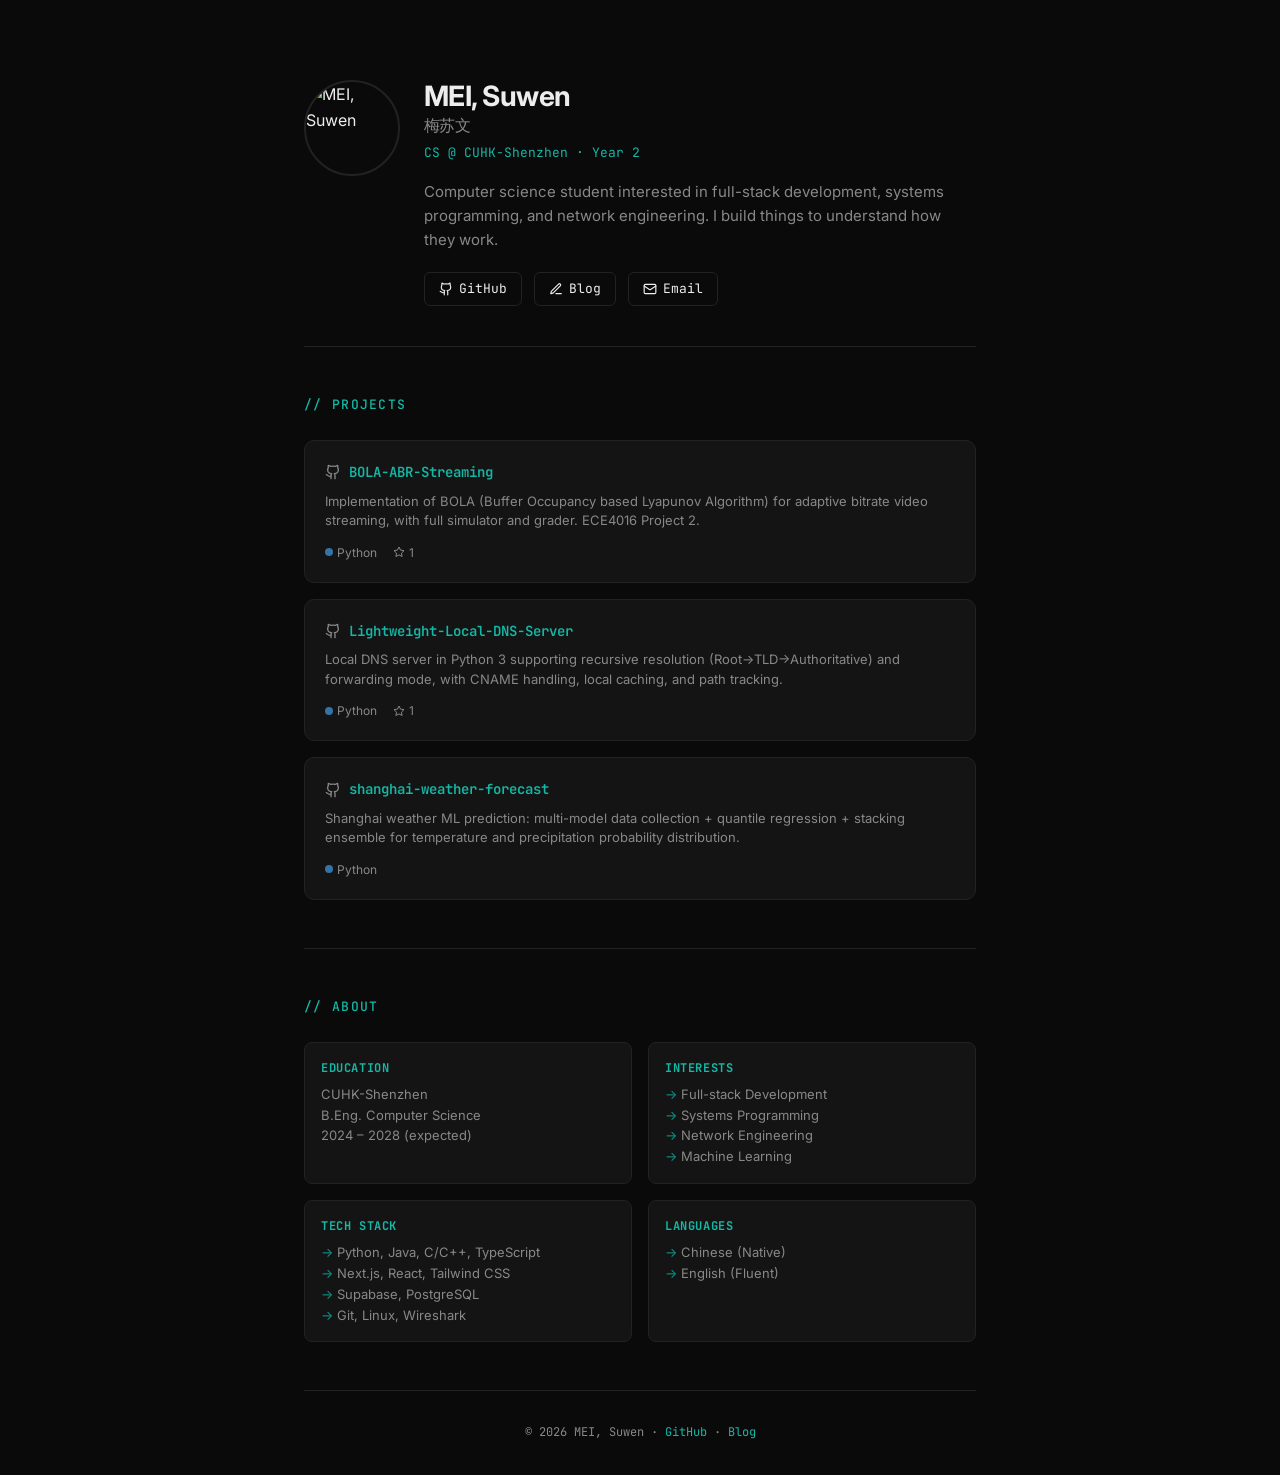
==== index.html @ 2bf05262 "Initial personal homepage" ====
<!DOCTYPE html>
<html lang="en">
<head>
  <meta charset="UTF-8">
  <meta name="viewport" content="width=device-width, initial-scale=1.0">
  <title>MEI, Suwen — CS Student & Developer</title>
  <meta name="description" content="Personal homepage of MEI, Suwen (梅苏文). Computer Science student at CUHK-Shenzhen. Full-stack development, systems programming, and open source.">
  <meta property="og:title" content="MEI, Suwen — CS Student & Developer">
  <meta property="og:description" content="Computer Science student at CUHK-Shenzhen. Full-stack development, systems programming, and open source.">
  <meta property="og:type" content="website">
  <meta property="og:url" content="https://suwen02.github.io">
  <meta property="og:image" content="https://avatars.githubusercontent.com/u/179256519?v=4">
  <link rel="icon" href="data:image/svg+xml,<svg xmlns='http://www.w3.org/2000/svg' viewBox='0 0 28 28'><rect width='28' height='28' rx='6' fill='%2314b8a6'/><text x='14' y='20' text-anchor='middle' font-size='16' font-weight='bold' fill='white' font-family='monospace'>S</text></svg>">
  <link rel="preconnect" href="https://fonts.googleapis.com">
  <link rel="preconnect" href="https://fonts.gstatic.com" crossorigin>
  <link href="https://fonts.googleapis.com/css2?family=Inter:wght@400;500;600;700&family=JetBrains+Mono:wght@400;500&display=swap" rel="stylesheet">
  <style>
    *, *::before, *::after { margin: 0; padding: 0; box-sizing: border-box; }

    :root {
      --bg: #0a0a0a;
      --surface: #141414;
      --border: #222;
      --text: #ededed;
      --muted: #888;
      --accent: #14b8a6;
      --accent-dim: #0d9488;
      --font-body: 'Inter', system-ui, -apple-system, sans-serif;
      --font-mono: 'JetBrains Mono', 'Fira Code', monospace;
    }

    html { scroll-behavior: smooth; }

    body {
      background: var(--bg);
      color: var(--text);
      font-family: var(--font-body);
      line-height: 1.6;
      min-height: 100vh;
      -webkit-font-smoothing: antialiased;
    }

    a { color: var(--accent); text-decoration: none; transition: opacity 0.15s; }
    a:hover { opacity: 0.8; }

    .container { max-width: 720px; margin: 0 auto; padding: 0 24px; }

    /* Header */
    header {
      padding: 80px 0 40px;
    }

    .profile { display: flex; align-items: flex-start; gap: 24px; }

    .avatar {
      width: 96px;
      height: 96px;
      border-radius: 50%;
      border: 2px solid var(--border);
      object-fit: cover;
      flex-shrink: 0;
    }

    .intro h1 {
      font-size: 1.75rem;
      font-weight: 700;
      letter-spacing: -0.02em;
      line-height: 1.2;
    }

    .intro h1 span {
      display: block;
      font-size: 1rem;
      font-weight: 400;
      color: var(--muted);
      margin-top: 2px;
    }

    .tagline {
      font-family: var(--font-mono);
      font-size: 0.8125rem;
      color: var(--accent);
      margin-top: 8px;
    }

    .bio {
      color: var(--muted);
      font-size: 0.9375rem;
      margin-top: 16px;
      max-width: 520px;
    }

    /* Links row */
    .links {
      display: flex;
      flex-wrap: wrap;
      gap: 12px;
      margin-top: 20px;
    }

    .link-btn {
      display: inline-flex;
      align-items: center;
      gap: 6px;
      padding: 6px 14px;
      border: 1px solid var(--border);
      border-radius: 6px;
      font-size: 0.8125rem;
      font-family: var(--font-mono);
      color: var(--text);
      transition: border-color 0.15s, color 0.15s;
    }

    .link-btn:hover {
      border-color: var(--accent);
      color: var(--accent);
      opacity: 1;
    }

    .link-btn svg { width: 14px; height: 14px; }

    /* Sections */
    section {
      padding: 48px 0;
      border-top: 1px solid var(--border);
    }

    section h2 {
      font-family: var(--font-mono);
      font-size: 0.8125rem;
      font-weight: 500;
      color: var(--accent);
      text-transform: uppercase;
      letter-spacing: 0.1em;
      margin-bottom: 24px;
    }

    /* Project cards */
    .projects { display: flex; flex-direction: column; gap: 16px; }

    .project-card {
      display: block;
      padding: 20px;
      border: 1px solid var(--border);
      border-radius: 10px;
      background: var(--surface);
      transition: border-color 0.2s, transform 0.2s;
    }

    .project-card:hover {
      border-color: var(--accent-dim);
      transform: translateY(-2px);
      opacity: 1;
    }

    .project-header {
      display: flex;
      align-items: center;
      gap: 8px;
      margin-bottom: 8px;
    }

    .project-header svg { color: var(--muted); width: 16px; height: 16px; flex-shrink: 0; }

    .project-name {
      font-family: var(--font-mono);
      font-size: 0.875rem;
      font-weight: 600;
      color: var(--accent);
    }

    .project-desc {
      font-size: 0.8125rem;
      color: var(--muted);
      line-height: 1.5;
      margin-bottom: 12px;
    }

    .project-meta {
      display: flex;
      align-items: center;
      gap: 16px;
      font-size: 0.75rem;
      color: var(--muted);
    }

    .project-meta span {
      display: inline-flex;
      align-items: center;
      gap: 4px;
    }

    .lang-dot {
      width: 8px;
      height: 8px;
      border-radius: 50%;
      display: inline-block;
    }

    .star-icon { width: 12px; height: 12px; }

    /* About section */
    .about-grid {
      display: grid;
      grid-template-columns: 1fr 1fr;
      gap: 16px;
    }

    .about-card {
      padding: 16px;
      border: 1px solid var(--border);
      border-radius: 8px;
      background: var(--surface);
    }

    .about-card h3 {
      font-family: var(--font-mono);
      font-size: 0.75rem;
      color: var(--accent);
      margin-bottom: 6px;
      text-transform: uppercase;
      letter-spacing: 0.05em;
    }

    .about-card p, .about-card ul {
      font-size: 0.8125rem;
      color: var(--muted);
      line-height: 1.6;
    }

    .about-card ul { list-style: none; }
    .about-card ul li::before { content: "→ "; color: var(--accent-dim); }

    /* Footer */
    footer {
      padding: 32px 0;
      border-top: 1px solid var(--border);
      text-align: center;
      font-family: var(--font-mono);
      font-size: 0.75rem;
      color: var(--muted);
    }

    /* Mobile */
    @media (max-width: 600px) {
      header { padding: 48px 0 32px; }
      .profile { flex-direction: column; align-items: center; text-align: center; }
      .avatar { width: 80px; height: 80px; }
      .bio { max-width: 100%; }
      .links { justify-content: center; }
      .about-grid { grid-template-columns: 1fr; }
    }
  </style>
</head>
<body>
  <div class="container">
    <header>
      <div class="profile">
        <img
          src="https://avatars.githubusercontent.com/u/179256519?v=4"
          alt="MEI, Suwen"
          class="avatar"
        >
        <div class="intro">
          <h1>
            MEI, Suwen
            <span>梅苏文</span>
          </h1>
          <p class="tagline">CS @ CUHK-Shenzhen · Year 2</p>
          <p class="bio">
            Computer science student interested in full-stack development, systems programming, and network engineering. I build things to understand how they work.
          </p>
          <div class="links">
            <a href="https://github.com/suwen02" target="_blank" rel="noopener" class="link-btn">
              <svg viewBox="0 0 24 24" fill="none" stroke="currentColor" stroke-width="2" stroke-linecap="round" stroke-linejoin="round">
                <path d="M15 22v-4a4.8 4.8 0 0 0-1-3.5c3 0 6-2 6-5.5.08-1.25-.27-2.48-1-3.5.28-1.15.28-2.35 0-3.5 0 0-1 0-3 1.5-2.64-.5-5.36-.5-8 0C6 2 5 2 5 2c-.3 1.15-.3 2.35 0 3.5A5.403 5.403 0 0 0 4 9c0 3.5 3 5.5 6 5.5-.39.49-.68 1.05-.85 1.65-.17.6-.22 1.23-.15 1.85v4"/>
                <path d="M9 18c-4.51 2-5-2-7-2"/>
              </svg>
              GitHub
            </a>
            <a href="https://suwen-blog.vercel.app" target="_blank" rel="noopener" class="link-btn">
              <svg viewBox="0 0 24 24" fill="none" stroke="currentColor" stroke-width="2" stroke-linecap="round" stroke-linejoin="round">
                <path d="M12 20h9"/><path d="M16.376 3.622a1 1 0 0 1 3.002 3.002L7.368 18.635a2 2 0 0 1-.855.506l-2.872.838a.5.5 0 0 1-.62-.62l.838-2.872a2 2 0 0 1 .506-.854z"/>
              </svg>
              Blog
            </a>
            <a href="mailto:mei.suwen02@gmail.com" class="link-btn">
              <svg viewBox="0 0 24 24" fill="none" stroke="currentColor" stroke-width="2" stroke-linecap="round" stroke-linejoin="round">
                <rect width="20" height="16" x="2" y="4" rx="2"/><path d="m22 7-8.97 5.7a1.94 1.94 0 0 1-2.06 0L2 7"/>
              </svg>
              Email
            </a>
          </div>
        </div>
      </div>
    </header>

    <section>
      <h2>// Projects</h2>
      <div class="projects">
        <a href="https://github.com/suwen02/BOLA-ABR-Streaming" target="_blank" rel="noopener" class="project-card">
          <div class="project-header">
            <svg viewBox="0 0 24 24" fill="none" stroke="currentColor" stroke-width="2" stroke-linecap="round" stroke-linejoin="round">
              <path d="M15 22v-4a4.8 4.8 0 0 0-1-3.5c3 0 6-2 6-5.5.08-1.25-.27-2.48-1-3.5.28-1.15.28-2.35 0-3.5 0 0-1 0-3 1.5-2.64-.5-5.36-.5-8 0C6 2 5 2 5 2c-.3 1.15-.3 2.35 0 3.5A5.403 5.403 0 0 0 4 9c0 3.5 3 5.5 6 5.5-.39.49-.68 1.05-.85 1.65-.17.6-.22 1.23-.15 1.85v4"/>
              <path d="M9 18c-4.51 2-5-2-7-2"/>
            </svg>
            <span class="project-name">BOLA-ABR-Streaming</span>
          </div>
          <p class="project-desc">
            Implementation of BOLA (Buffer Occupancy based Lyapunov Algorithm) for adaptive bitrate video streaming, with full simulator and grader. ECE4016 Project 2.
          </p>
          <div class="project-meta">
            <span><span class="lang-dot" style="background:#3572A5"></span> Python</span>
            <span><svg class="star-icon" viewBox="0 0 24 24" fill="none" stroke="currentColor" stroke-width="2"><polygon points="12 2 15.09 8.26 22 9.27 17 14.14 18.18 21.02 12 17.77 5.82 21.02 7 14.14 2 9.27 8.91 8.26 12 2"/></svg> 1</span>
          </div>
        </a>

        <a href="https://github.com/suwen02/Lightweight-Local-DNS-Server" target="_blank" rel="noopener" class="project-card">
          <div class="project-header">
            <svg viewBox="0 0 24 24" fill="none" stroke="currentColor" stroke-width="2" stroke-linecap="round" stroke-linejoin="round">
              <path d="M15 22v-4a4.8 4.8 0 0 0-1-3.5c3 0 6-2 6-5.5.08-1.25-.27-2.48-1-3.5.28-1.15.28-2.35 0-3.5 0 0-1 0-3 1.5-2.64-.5-5.36-.5-8 0C6 2 5 2 5 2c-.3 1.15-.3 2.35 0 3.5A5.403 5.403 0 0 0 4 9c0 3.5 3 5.5 6 5.5-.39.49-.68 1.05-.85 1.65-.17.6-.22 1.23-.15 1.85v4"/>
              <path d="M9 18c-4.51 2-5-2-7-2"/>
            </svg>
            <span class="project-name">Lightweight-Local-DNS-Server</span>
          </div>
          <p class="project-desc">
            Local DNS server in Python 3 supporting recursive resolution (Root→TLD→Authoritative) and forwarding mode, with CNAME handling, local caching, and path tracking.
          </p>
          <div class="project-meta">
            <span><span class="lang-dot" style="background:#3572A5"></span> Python</span>
            <span><svg class="star-icon" viewBox="0 0 24 24" fill="none" stroke="currentColor" stroke-width="2"><polygon points="12 2 15.09 8.26 22 9.27 17 14.14 18.18 21.02 12 17.77 5.82 21.02 7 14.14 2 9.27 8.91 8.26 12 2"/></svg> 1</span>
          </div>
        </a>

        <a href="https://github.com/suwen02/shanghai-weather-forecast" target="_blank" rel="noopener" class="project-card">
          <div class="project-header">
            <svg viewBox="0 0 24 24" fill="none" stroke="currentColor" stroke-width="2" stroke-linecap="round" stroke-linejoin="round">
              <path d="M15 22v-4a4.8 4.8 0 0 0-1-3.5c3 0 6-2 6-5.5.08-1.25-.27-2.48-1-3.5.28-1.15.28-2.35 0-3.5 0 0-1 0-3 1.5-2.64-.5-5.36-.5-8 0C6 2 5 2 5 2c-.3 1.15-.3 2.35 0 3.5A5.403 5.403 0 0 0 4 9c0 3.5 3 5.5 6 5.5-.39.49-.68 1.05-.85 1.65-.17.6-.22 1.23-.15 1.85v4"/>
              <path d="M9 18c-4.51 2-5-2-7-2"/>
            </svg>
            <span class="project-name">shanghai-weather-forecast</span>
          </div>
          <p class="project-desc">
            Shanghai weather ML prediction: multi-model data collection + quantile regression + stacking ensemble for temperature and precipitation probability distribution.
          </p>
          <div class="project-meta">
            <span><span class="lang-dot" style="background:#3572A5"></span> Python</span>
          </div>
        </a>
      </div>
    </section>

    <section>
      <h2>// About</h2>
      <div class="about-grid">
        <div class="about-card">
          <h3>Education</h3>
          <p>CUHK-Shenzhen<br>B.Eng. Computer Science<br>2024 – 2028 (expected)</p>
        </div>
        <div class="about-card">
          <h3>Interests</h3>
          <ul>
            <li>Full-stack Development</li>
            <li>Systems Programming</li>
            <li>Network Engineering</li>
            <li>Machine Learning</li>
          </ul>
        </div>
        <div class="about-card">
          <h3>Tech Stack</h3>
          <ul>
            <li>Python, Java, C/C++, TypeScript</li>
            <li>Next.js, React, Tailwind CSS</li>
            <li>Supabase, PostgreSQL</li>
            <li>Git, Linux, Wireshark</li>
          </ul>
        </div>
        <div class="about-card">
          <h3>Languages</h3>
          <ul>
            <li>Chinese (Native)</li>
            <li>English (Fluent)</li>
          </ul>
        </div>
      </div>
    </section>

    <footer>
      <p>© 2026 MEI, Suwen · <a href="https://github.com/suwen02">GitHub</a> · <a href="https://suwen-blog.vercel.app">Blog</a></p>
    </footer>
  </div>
</body>
</html>
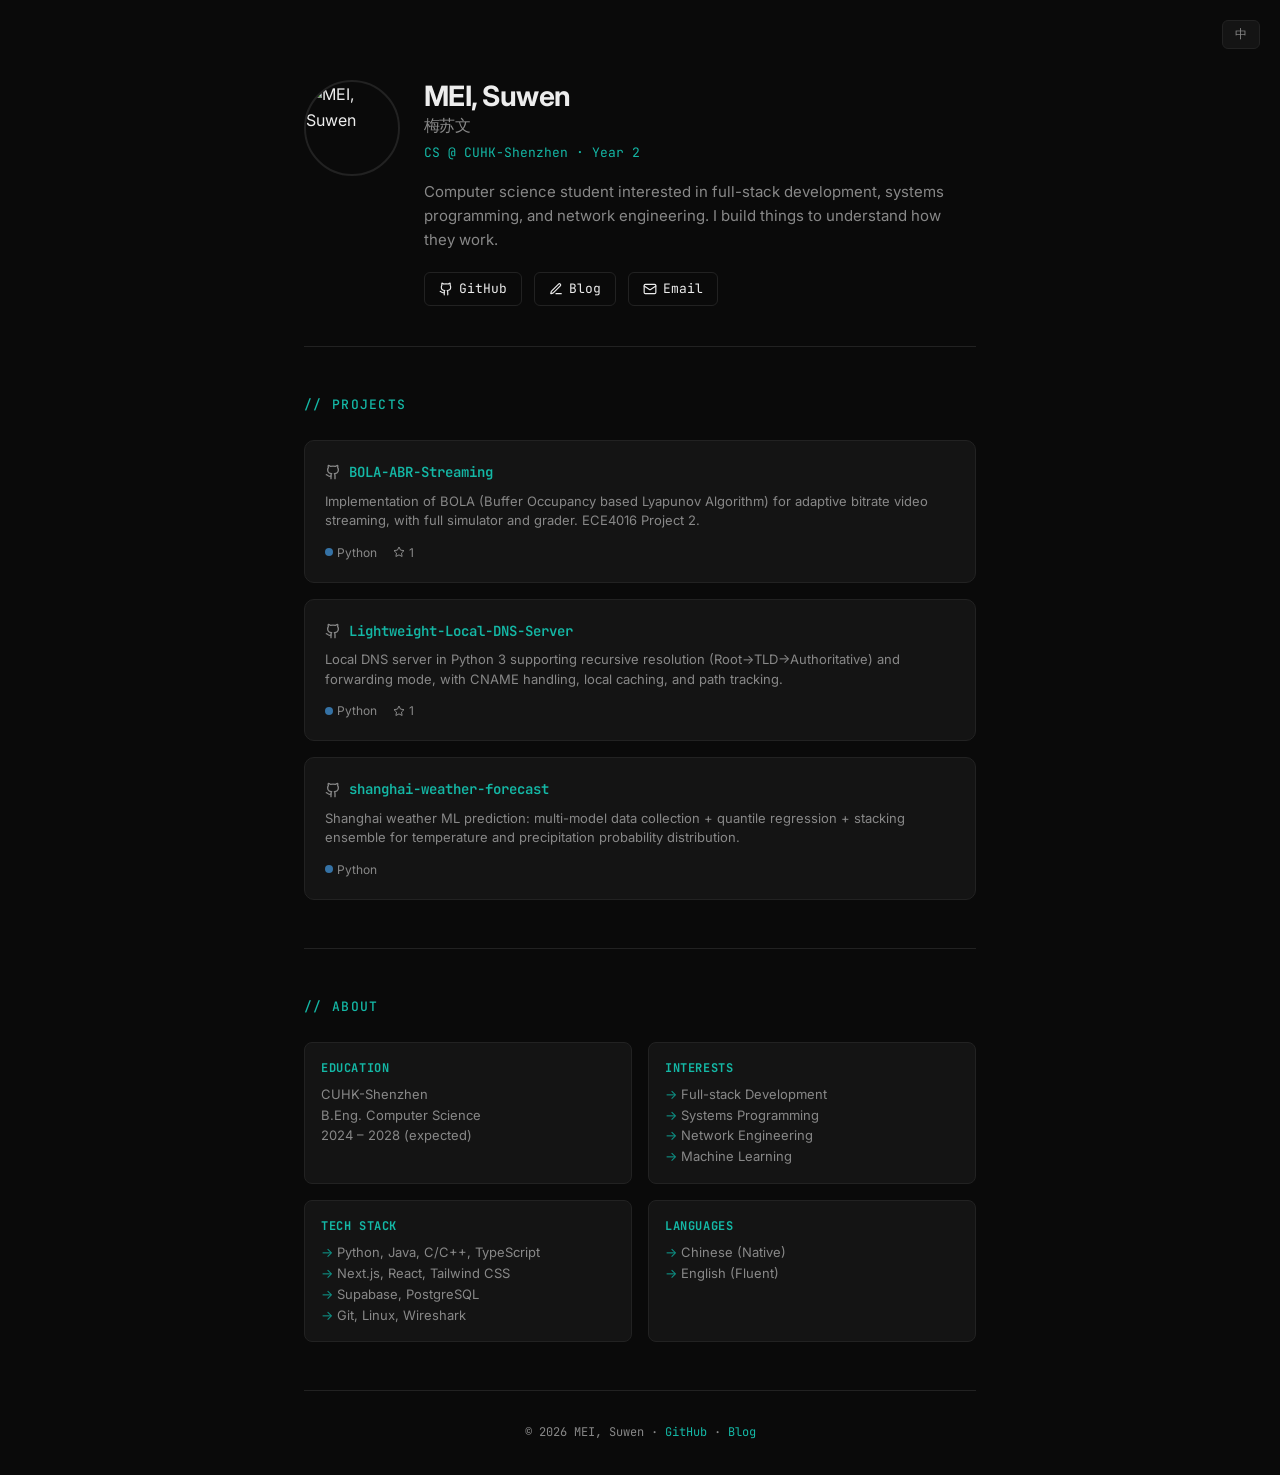
==== commit 2652d17c: "feat: add Chinese/English language switcher" ====
--- a/index.html
+++ b/index.html
@@ -1,10 +1,10 @@
 <!DOCTYPE html>
-<html lang="en">
+<html lang="zh">
 <head>
   <meta charset="UTF-8">
   <meta name="viewport" content="width=device-width, initial-scale=1.0">
   <title>MEI, Suwen — CS Student & Developer</title>
-  <meta name="description" content="Personal homepage of MEI, Suwen (梅苏文). Computer Science student at CUHK-Shenzhen. Full-stack development, systems programming, and open source.">
+  <meta name="description" content="Personal homepage of MEI, Suwen (梅苏文). Computer Science student at CUHK-Shenzhen.">
   <meta property="og:title" content="MEI, Suwen — CS Student & Developer">
   <meta property="og:description" content="Computer Science student at CUHK-Shenzhen. Full-stack development, systems programming, and open source.">
   <meta property="og:type" content="website">
@@ -45,16 +45,41 @@
 
     .container { max-width: 720px; margin: 0 auto; padding: 0 24px; }
 
+    /* Language switcher */
+    .lang-switch {
+      position: fixed;
+      top: 20px;
+      right: 20px;
+      z-index: 50;
+    }
+
+    .lang-btn {
+      background: var(--surface);
+      border: 1px solid var(--border);
+      color: var(--muted);
+      font-family: var(--font-mono);
+      font-size: 0.75rem;
+      padding: 5px 12px;
+      border-radius: 6px;
+      cursor: pointer;
+      transition: border-color 0.15s, color 0.15s;
+    }
+
+    .lang-btn:hover { border-color: var(--accent); color: var(--accent); }
+
+    /* i18n: hide inactive language */
+    [data-lang-en] { display: none; }
+    [data-lang-zh] { display: revert; }
+    html[lang="en"] [data-lang-zh] { display: none; }
+    html[lang="en"] [data-lang-en] { display: revert; }
+
     /* Header */
-    header {
-      padding: 80px 0 40px;
-    }
+    header { padding: 80px 0 40px; }
 
     .profile { display: flex; align-items: flex-start; gap: 24px; }
 
     .avatar {
-      width: 96px;
-      height: 96px;
+      width: 96px; height: 96px;
       border-radius: 50%;
       border: 2px solid var(--border);
       object-fit: cover;
@@ -111,12 +136,7 @@
       transition: border-color 0.15s, color 0.15s;
     }
 
-    .link-btn:hover {
-      border-color: var(--accent);
-      color: var(--accent);
-      opacity: 1;
-    }
-
+    .link-btn:hover { border-color: var(--accent); color: var(--accent); opacity: 1; }
     .link-btn svg { width: 14px; height: 14px; }
 
     /* Sections */
@@ -147,19 +167,9 @@
       transition: border-color 0.2s, transform 0.2s;
     }
 
-    .project-card:hover {
-      border-color: var(--accent-dim);
-      transform: translateY(-2px);
-      opacity: 1;
-    }
-
-    .project-header {
-      display: flex;
-      align-items: center;
-      gap: 8px;
-      margin-bottom: 8px;
-    }
-
+    .project-card:hover { border-color: var(--accent-dim); transform: translateY(-2px); opacity: 1; }
+
+    .project-header { display: flex; align-items: center; gap: 8px; margin-bottom: 8px; }
     .project-header svg { color: var(--muted); width: 16px; height: 16px; flex-shrink: 0; }
 
     .project-name {
@@ -184,19 +194,8 @@
       color: var(--muted);
     }
 
-    .project-meta span {
-      display: inline-flex;
-      align-items: center;
-      gap: 4px;
-    }
-
-    .lang-dot {
-      width: 8px;
-      height: 8px;
-      border-radius: 50%;
-      display: inline-block;
-    }
-
+    .project-meta span { display: inline-flex; align-items: center; gap: 4px; }
+    .lang-dot { width: 8px; height: 8px; border-radius: 50%; display: inline-block; }
     .star-icon { width: 12px; height: 12px; }
 
     /* About section */
@@ -249,46 +248,47 @@
       .bio { max-width: 100%; }
       .links { justify-content: center; }
       .about-grid { grid-template-columns: 1fr; }
+      .lang-switch { top: 12px; right: 12px; }
     }
   </style>
 </head>
 <body>
+  <!-- Language switcher -->
+  <div class="lang-switch">
+    <button class="lang-btn" onclick="toggleLang()" id="langBtn">EN</button>
+  </div>
+
   <div class="container">
     <header>
       <div class="profile">
-        <img
-          src="https://avatars.githubusercontent.com/u/179256519?v=4"
-          alt="MEI, Suwen"
-          class="avatar"
-        >
+        <img src="https://avatars.githubusercontent.com/u/179256519?v=4" alt="MEI, Suwen" class="avatar">
         <div class="intro">
           <h1>
             MEI, Suwen
             <span>梅苏文</span>
           </h1>
-          <p class="tagline">CS @ CUHK-Shenzhen · Year 2</p>
-          <p class="bio">
+          <p class="tagline" data-lang-zh>香港中文大学（深圳）· 计算机科学与工程 · 大二</p>
+          <p class="tagline" data-lang-en>CS @ CUHK-Shenzhen · Year 2</p>
+
+          <p class="bio" data-lang-zh>
+            热爱技术的计算机科学学生，对全栈开发、系统编程和网络工程充满热情。我通过动手构建来理解事物的运作方式。
+          </p>
+          <p class="bio" data-lang-en>
             Computer science student interested in full-stack development, systems programming, and network engineering. I build things to understand how they work.
           </p>
+
           <div class="links">
             <a href="https://github.com/suwen02" target="_blank" rel="noopener" class="link-btn">
-              <svg viewBox="0 0 24 24" fill="none" stroke="currentColor" stroke-width="2" stroke-linecap="round" stroke-linejoin="round">
-                <path d="M15 22v-4a4.8 4.8 0 0 0-1-3.5c3 0 6-2 6-5.5.08-1.25-.27-2.48-1-3.5.28-1.15.28-2.35 0-3.5 0 0-1 0-3 1.5-2.64-.5-5.36-.5-8 0C6 2 5 2 5 2c-.3 1.15-.3 2.35 0 3.5A5.403 5.403 0 0 0 4 9c0 3.5 3 5.5 6 5.5-.39.49-.68 1.05-.85 1.65-.17.6-.22 1.23-.15 1.85v4"/>
-                <path d="M9 18c-4.51 2-5-2-7-2"/>
-              </svg>
+              <svg viewBox="0 0 24 24" fill="none" stroke="currentColor" stroke-width="2" stroke-linecap="round" stroke-linejoin="round"><path d="M15 22v-4a4.8 4.8 0 0 0-1-3.5c3 0 6-2 6-5.5.08-1.25-.27-2.48-1-3.5.28-1.15.28-2.35 0-3.5 0 0-1 0-3 1.5-2.64-.5-5.36-.5-8 0C6 2 5 2 5 2c-.3 1.15-.3 2.35 0 3.5A5.403 5.403 0 0 0 4 9c0 3.5 3 5.5 6 5.5-.39.49-.68 1.05-.85 1.65-.17.6-.22 1.23-.15 1.85v4"/><path d="M9 18c-4.51 2-5-2-7-2"/></svg>
               GitHub
             </a>
             <a href="https://suwen-blog.vercel.app" target="_blank" rel="noopener" class="link-btn">
-              <svg viewBox="0 0 24 24" fill="none" stroke="currentColor" stroke-width="2" stroke-linecap="round" stroke-linejoin="round">
-                <path d="M12 20h9"/><path d="M16.376 3.622a1 1 0 0 1 3.002 3.002L7.368 18.635a2 2 0 0 1-.855.506l-2.872.838a.5.5 0 0 1-.62-.62l.838-2.872a2 2 0 0 1 .506-.854z"/>
-              </svg>
-              Blog
+              <svg viewBox="0 0 24 24" fill="none" stroke="currentColor" stroke-width="2" stroke-linecap="round" stroke-linejoin="round"><path d="M12 20h9"/><path d="M16.376 3.622a1 1 0 0 1 3.002 3.002L7.368 18.635a2 2 0 0 1-.855.506l-2.872.838a.5.5 0 0 1-.62-.62l.838-2.872a2 2 0 0 1 .506-.854z"/></svg>
+              <span data-lang-zh>博客</span><span data-lang-en>Blog</span>
             </a>
             <a href="mailto:mei.suwen02@gmail.com" class="link-btn">
-              <svg viewBox="0 0 24 24" fill="none" stroke="currentColor" stroke-width="2" stroke-linecap="round" stroke-linejoin="round">
-                <rect width="20" height="16" x="2" y="4" rx="2"/><path d="m22 7-8.97 5.7a1.94 1.94 0 0 1-2.06 0L2 7"/>
-              </svg>
-              Email
+              <svg viewBox="0 0 24 24" fill="none" stroke="currentColor" stroke-width="2" stroke-linecap="round" stroke-linejoin="round"><rect width="20" height="16" x="2" y="4" rx="2"/><path d="m22 7-8.97 5.7a1.94 1.94 0 0 1-2.06 0L2 7"/></svg>
+              <span data-lang-zh>邮箱</span><span data-lang-en>Email</span>
             </a>
           </div>
         </div>
@@ -296,17 +296,19 @@
     </header>
 
     <section>
-      <h2>// Projects</h2>
+      <h2 data-lang-zh>// 项目</h2>
+      <h2 data-lang-en>// Projects</h2>
       <div class="projects">
+
         <a href="https://github.com/suwen02/BOLA-ABR-Streaming" target="_blank" rel="noopener" class="project-card">
           <div class="project-header">
-            <svg viewBox="0 0 24 24" fill="none" stroke="currentColor" stroke-width="2" stroke-linecap="round" stroke-linejoin="round">
-              <path d="M15 22v-4a4.8 4.8 0 0 0-1-3.5c3 0 6-2 6-5.5.08-1.25-.27-2.48-1-3.5.28-1.15.28-2.35 0-3.5 0 0-1 0-3 1.5-2.64-.5-5.36-.5-8 0C6 2 5 2 5 2c-.3 1.15-.3 2.35 0 3.5A5.403 5.403 0 0 0 4 9c0 3.5 3 5.5 6 5.5-.39.49-.68 1.05-.85 1.65-.17.6-.22 1.23-.15 1.85v4"/>
-              <path d="M9 18c-4.51 2-5-2-7-2"/>
-            </svg>
+            <svg viewBox="0 0 24 24" fill="none" stroke="currentColor" stroke-width="2" stroke-linecap="round" stroke-linejoin="round"><path d="M15 22v-4a4.8 4.8 0 0 0-1-3.5c3 0 6-2 6-5.5.08-1.25-.27-2.48-1-3.5.28-1.15.28-2.35 0-3.5 0 0-1 0-3 1.5-2.64-.5-5.36-.5-8 0C6 2 5 2 5 2c-.3 1.15-.3 2.35 0 3.5A5.403 5.403 0 0 0 4 9c0 3.5 3 5.5 6 5.5-.39.49-.68 1.05-.85 1.65-.17.6-.22 1.23-.15 1.85v4"/><path d="M9 18c-4.51 2-5-2-7-2"/></svg>
             <span class="project-name">BOLA-ABR-Streaming</span>
           </div>
-          <p class="project-desc">
+          <p class="project-desc" data-lang-zh>
+            基于 BOLA（缓冲区占用率 Lyapunov 算法）的自适应码率视频流实现，包含完整的模拟器和评分器。ECE4016 课程项目 2。
+          </p>
+          <p class="project-desc" data-lang-en>
             Implementation of BOLA (Buffer Occupancy based Lyapunov Algorithm) for adaptive bitrate video streaming, with full simulator and grader. ECE4016 Project 2.
           </p>
           <div class="project-meta">
@@ -317,13 +319,13 @@
 
         <a href="https://github.com/suwen02/Lightweight-Local-DNS-Server" target="_blank" rel="noopener" class="project-card">
           <div class="project-header">
-            <svg viewBox="0 0 24 24" fill="none" stroke="currentColor" stroke-width="2" stroke-linecap="round" stroke-linejoin="round">
-              <path d="M15 22v-4a4.8 4.8 0 0 0-1-3.5c3 0 6-2 6-5.5.08-1.25-.27-2.48-1-3.5.28-1.15.28-2.35 0-3.5 0 0-1 0-3 1.5-2.64-.5-5.36-.5-8 0C6 2 5 2 5 2c-.3 1.15-.3 2.35 0 3.5A5.403 5.403 0 0 0 4 9c0 3.5 3 5.5 6 5.5-.39.49-.68 1.05-.85 1.65-.17.6-.22 1.23-.15 1.85v4"/>
-              <path d="M9 18c-4.51 2-5-2-7-2"/>
-            </svg>
+            <svg viewBox="0 0 24 24" fill="none" stroke="currentColor" stroke-width="2" stroke-linecap="round" stroke-linejoin="round"><path d="M15 22v-4a4.8 4.8 0 0 0-1-3.5c3 0 6-2 6-5.5.08-1.25-.27-2.48-1-3.5.28-1.15.28-2.35 0-3.5 0 0-1 0-3 1.5-2.64-.5-5.36-.5-8 0C6 2 5 2 5 2c-.3 1.15-.3 2.35 0 3.5A5.403 5.403 0 0 0 4 9c0 3.5 3 5.5 6 5.5-.39.49-.68 1.05-.85 1.65-.17.6-.22 1.23-.15 1.85v4"/><path d="M9 18c-4.51 2-5-2-7-2"/></svg>
             <span class="project-name">Lightweight-Local-DNS-Server</span>
           </div>
-          <p class="project-desc">
+          <p class="project-desc" data-lang-zh>
+            Python 3 实现的本地 DNS 服务器，支持递归解析（Root→TLD→权威服务器）和转发模式，包含 CNAME 处理、本地缓存和路径追踪。
+          </p>
+          <p class="project-desc" data-lang-en>
             Local DNS server in Python 3 supporting recursive resolution (Root→TLD→Authoritative) and forwarding mode, with CNAME handling, local caching, and path tracking.
           </p>
           <div class="project-meta">
@@ -334,32 +336,43 @@
 
         <a href="https://github.com/suwen02/shanghai-weather-forecast" target="_blank" rel="noopener" class="project-card">
           <div class="project-header">
-            <svg viewBox="0 0 24 24" fill="none" stroke="currentColor" stroke-width="2" stroke-linecap="round" stroke-linejoin="round">
-              <path d="M15 22v-4a4.8 4.8 0 0 0-1-3.5c3 0 6-2 6-5.5.08-1.25-.27-2.48-1-3.5.28-1.15.28-2.35 0-3.5 0 0-1 0-3 1.5-2.64-.5-5.36-.5-8 0C6 2 5 2 5 2c-.3 1.15-.3 2.35 0 3.5A5.403 5.403 0 0 0 4 9c0 3.5 3 5.5 6 5.5-.39.49-.68 1.05-.85 1.65-.17.6-.22 1.23-.15 1.85v4"/>
-              <path d="M9 18c-4.51 2-5-2-7-2"/>
-            </svg>
+            <svg viewBox="0 0 24 24" fill="none" stroke="currentColor" stroke-width="2" stroke-linecap="round" stroke-linejoin="round"><path d="M15 22v-4a4.8 4.8 0 0 0-1-3.5c3 0 6-2 6-5.5.08-1.25-.27-2.48-1-3.5.28-1.15.28-2.35 0-3.5 0 0-1 0-3 1.5-2.64-.5-5.36-.5-8 0C6 2 5 2 5 2c-.3 1.15-.3 2.35 0 3.5A5.403 5.403 0 0 0 4 9c0 3.5 3 5.5 6 5.5-.39.49-.68 1.05-.85 1.65-.17.6-.22 1.23-.15 1.85v4"/><path d="M9 18c-4.51 2-5-2-7-2"/></svg>
             <span class="project-name">shanghai-weather-forecast</span>
           </div>
-          <p class="project-desc">
+          <p class="project-desc" data-lang-zh>
+            上海天气机器学习预测：多模型数据采集 + 分位数回归 + 堆叠集成，用于温度和降水概率分布预测。
+          </p>
+          <p class="project-desc" data-lang-en>
             Shanghai weather ML prediction: multi-model data collection + quantile regression + stacking ensemble for temperature and precipitation probability distribution.
           </p>
           <div class="project-meta">
             <span><span class="lang-dot" style="background:#3572A5"></span> Python</span>
           </div>
         </a>
+
       </div>
     </section>
 
     <section>
-      <h2>// About</h2>
+      <h2 data-lang-zh>// 关于</h2>
+      <h2 data-lang-en>// About</h2>
       <div class="about-grid">
         <div class="about-card">
-          <h3>Education</h3>
-          <p>CUHK-Shenzhen<br>B.Eng. Computer Science<br>2024 – 2028 (expected)</p>
+          <h3 data-lang-zh>教育</h3>
+          <h3 data-lang-en>Education</h3>
+          <p data-lang-zh>香港中文大学（深圳）<br>工学学士 · 计算机科学与工程<br>2024 – 2028（预计）</p>
+          <p data-lang-en>CUHK-Shenzhen<br>B.Eng. Computer Science<br>2024 – 2028 (expected)</p>
         </div>
         <div class="about-card">
-          <h3>Interests</h3>
-          <ul>
+          <h3 data-lang-zh>兴趣方向</h3>
+          <h3 data-lang-en>Interests</h3>
+          <ul data-lang-zh>
+            <li>全栈开发</li>
+            <li>系统编程</li>
+            <li>网络工程</li>
+            <li>机器学习</li>
+          </ul>
+          <ul data-lang-en>
             <li>Full-stack Development</li>
             <li>Systems Programming</li>
             <li>Network Engineering</li>
@@ -367,7 +380,8 @@
           </ul>
         </div>
         <div class="about-card">
-          <h3>Tech Stack</h3>
+          <h3 data-lang-zh>技术栈</h3>
+          <h3 data-lang-en>Tech Stack</h3>
           <ul>
             <li>Python, Java, C/C++, TypeScript</li>
             <li>Next.js, React, Tailwind CSS</li>
@@ -376,8 +390,13 @@
           </ul>
         </div>
         <div class="about-card">
-          <h3>Languages</h3>
-          <ul>
+          <h3 data-lang-zh>语言</h3>
+          <h3 data-lang-en>Languages</h3>
+          <ul data-lang-zh>
+            <li>中文（母语）</li>
+            <li>英语（流利）</li>
+          </ul>
+          <ul data-lang-en>
             <li>Chinese (Native)</li>
             <li>English (Fluent)</li>
           </ul>
@@ -386,8 +405,28 @@
     </section>
 
     <footer>
-      <p>© 2026 MEI, Suwen · <a href="https://github.com/suwen02">GitHub</a> · <a href="https://suwen-blog.vercel.app">Blog</a></p>
+      <p>© 2026 MEI, Suwen · <a href="https://github.com/suwen02">GitHub</a> · <a href="https://suwen-blog.vercel.app"><span data-lang-zh>博客</span><span data-lang-en>Blog</span></a></p>
     </footer>
   </div>
+
+  <script>
+    function setLang(lang) {
+      document.documentElement.lang = lang;
+      document.getElementById('langBtn').textContent = lang === 'zh' ? 'EN' : '中';
+      localStorage.setItem('lang', lang);
+    }
+
+    function toggleLang() {
+      setLang(document.documentElement.lang === 'zh' ? 'en' : 'zh');
+    }
+
+    // Init: check saved preference, then browser language
+    (function() {
+      const saved = localStorage.getItem('lang');
+      if (saved) { setLang(saved); return; }
+      const browserLang = navigator.language || navigator.languages?.[0] || 'zh';
+      setLang(browserLang.startsWith('zh') ? 'zh' : 'en');
+    })();
+  </script>
 </body>
 </html>
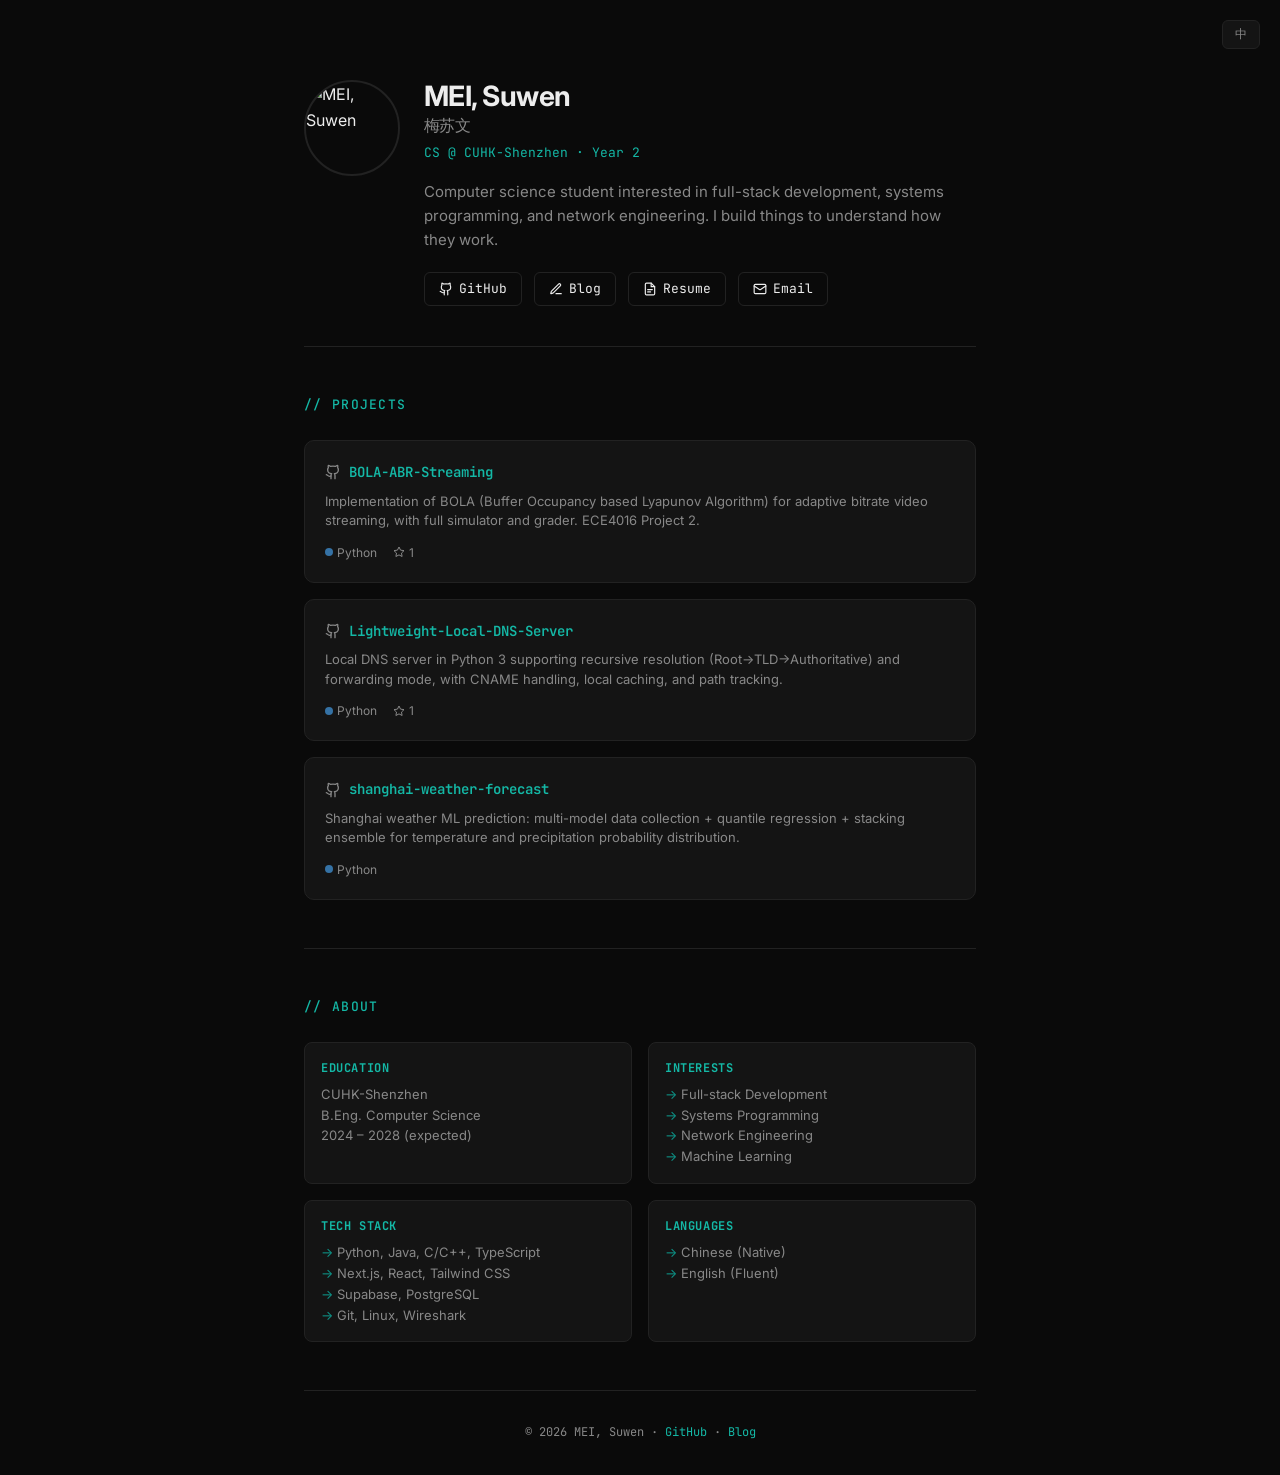
==== commit 7bd93818: "Link resume from homepage" ====
--- a/index.html
+++ b/index.html
@@ -267,7 +267,7 @@
             MEI, Suwen
             <span>梅苏文</span>
           </h1>
-          <p class="tagline" data-lang-zh>香港中文大学（深圳）· 计算机科学与工程 · 大二</p>
+          <p class="tagline" data-lang-zh>香港中文大学（深圳）· 计算机科学与技术 · 大二</p>
           <p class="tagline" data-lang-en>CS @ CUHK-Shenzhen · Year 2</p>
 
           <p class="bio" data-lang-zh>
@@ -284,7 +284,11 @@
             </a>
             <a href="https://suwen-blog.vercel.app" target="_blank" rel="noopener" class="link-btn">
               <svg viewBox="0 0 24 24" fill="none" stroke="currentColor" stroke-width="2" stroke-linecap="round" stroke-linejoin="round"><path d="M12 20h9"/><path d="M16.376 3.622a1 1 0 0 1 3.002 3.002L7.368 18.635a2 2 0 0 1-.855.506l-2.872.838a.5.5 0 0 1-.62-.62l.838-2.872a2 2 0 0 1 .506-.854z"/></svg>
-              <span data-lang-zh>博客</span><span data-lang-en>Blog</span>
+              <span data-lang-zh>博客（需从海外访问）</span><span data-lang-en>Blog</span>
+            </a>
+            <a href="/resume/" class="link-btn">
+              <svg viewBox="0 0 24 24" fill="none" stroke="currentColor" stroke-width="2" stroke-linecap="round" stroke-linejoin="round"><path d="M14 2H6a2 2 0 0 0-2 2v16a2 2 0 0 0 2 2h12a2 2 0 0 0 2-2V8z"/><path d="M14 2v6h6"/><path d="M8 13h8"/><path d="M8 17h5"/></svg>
+              <span data-lang-zh>简历</span><span data-lang-en>Resume</span>
             </a>
             <a href="mailto:mei.suwen02@gmail.com" class="link-btn">
               <svg viewBox="0 0 24 24" fill="none" stroke="currentColor" stroke-width="2" stroke-linecap="round" stroke-linejoin="round"><rect width="20" height="16" x="2" y="4" rx="2"/><path d="m22 7-8.97 5.7a1.94 1.94 0 0 1-2.06 0L2 7"/></svg>
@@ -360,7 +364,7 @@
         <div class="about-card">
           <h3 data-lang-zh>教育</h3>
           <h3 data-lang-en>Education</h3>
-          <p data-lang-zh>香港中文大学（深圳）<br>工学学士 · 计算机科学与工程<br>2024 – 2028（预计）</p>
+          <p data-lang-zh>香港中文大学（深圳）<br>工学学士 · 计算机科学与技术<br>2024 – 2028（预计）</p>
           <p data-lang-en>CUHK-Shenzhen<br>B.Eng. Computer Science<br>2024 – 2028 (expected)</p>
         </div>
         <div class="about-card">
@@ -405,7 +409,7 @@
     </section>
 
     <footer>
-      <p>© 2026 MEI, Suwen · <a href="https://github.com/suwen02">GitHub</a> · <a href="https://suwen-blog.vercel.app"><span data-lang-zh>博客</span><span data-lang-en>Blog</span></a></p>
+      <p>© 2026 MEI, Suwen · <a href="https://github.com/suwen02">GitHub</a> · <a href="https://suwen-blog.vercel.app"><span data-lang-zh>博客（需从海外访问）</span><span data-lang-en>Blog</span></a></p>
     </footer>
   </div>
 
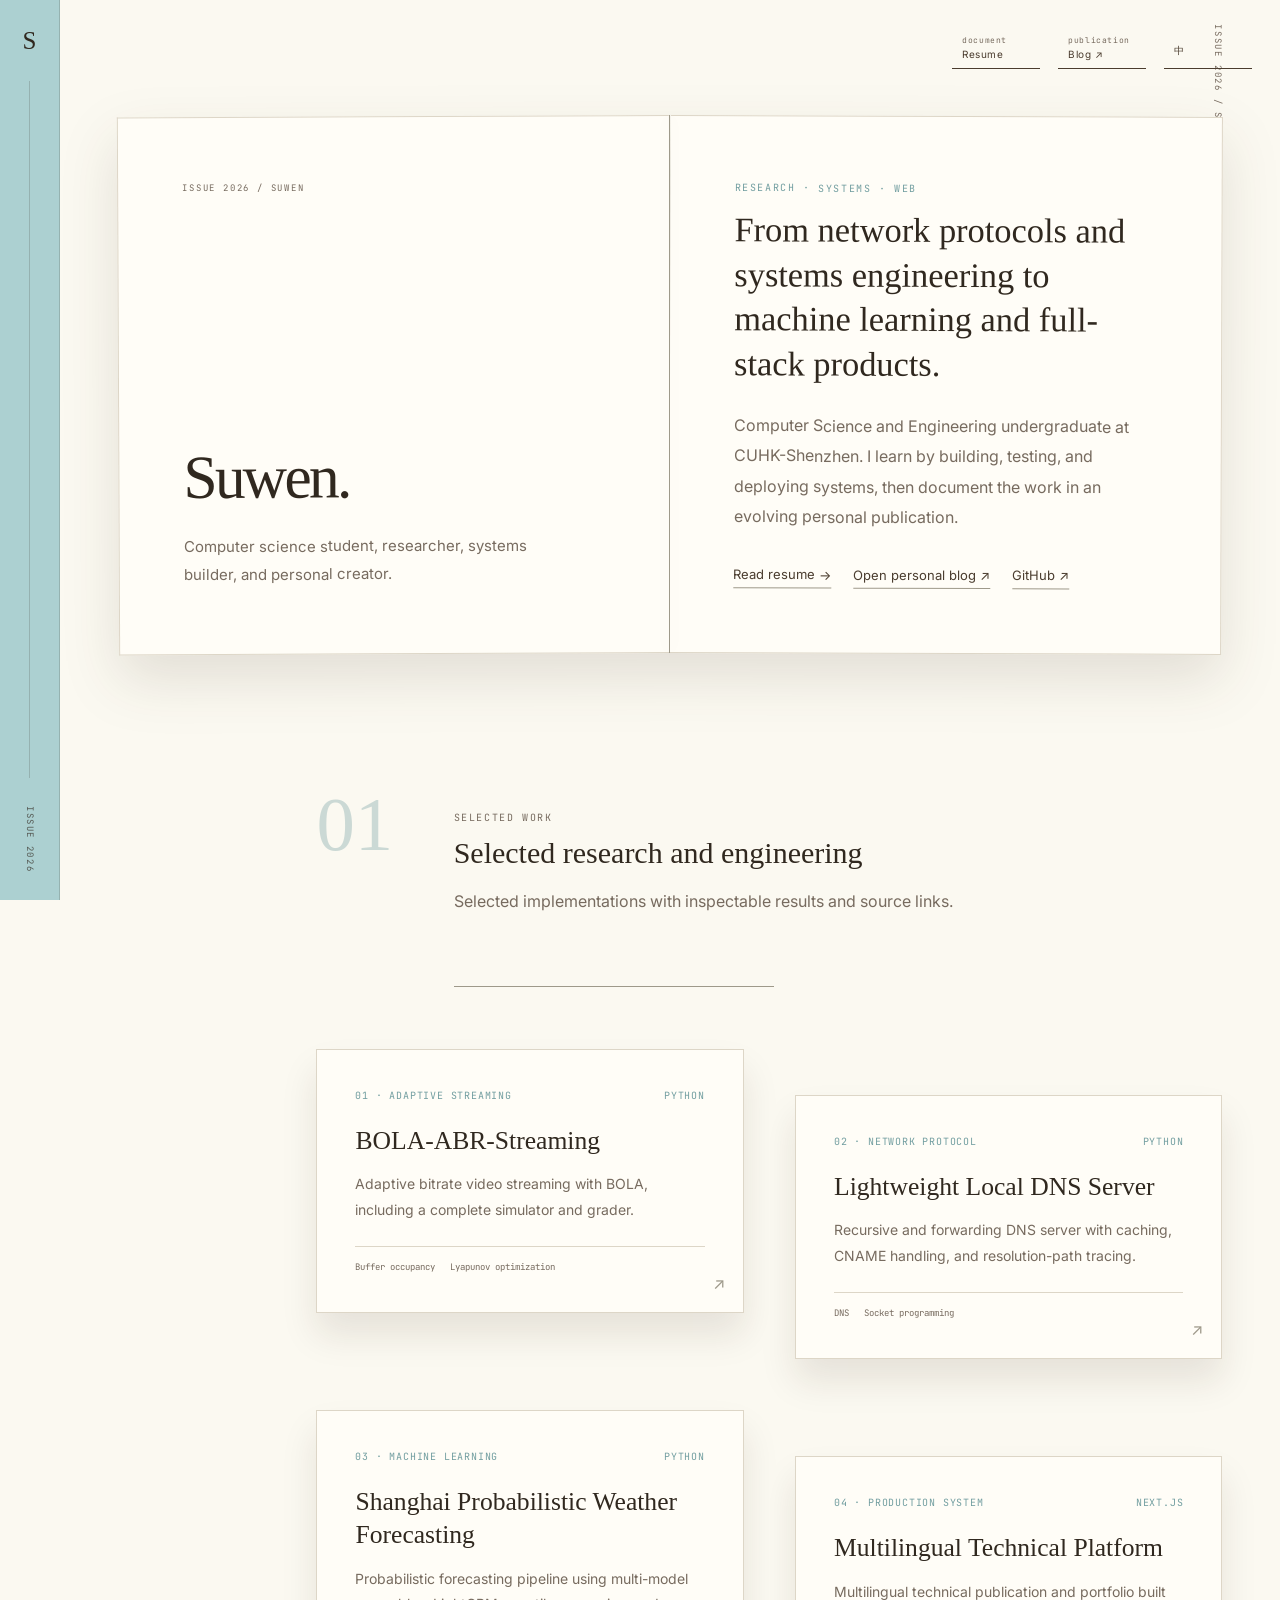
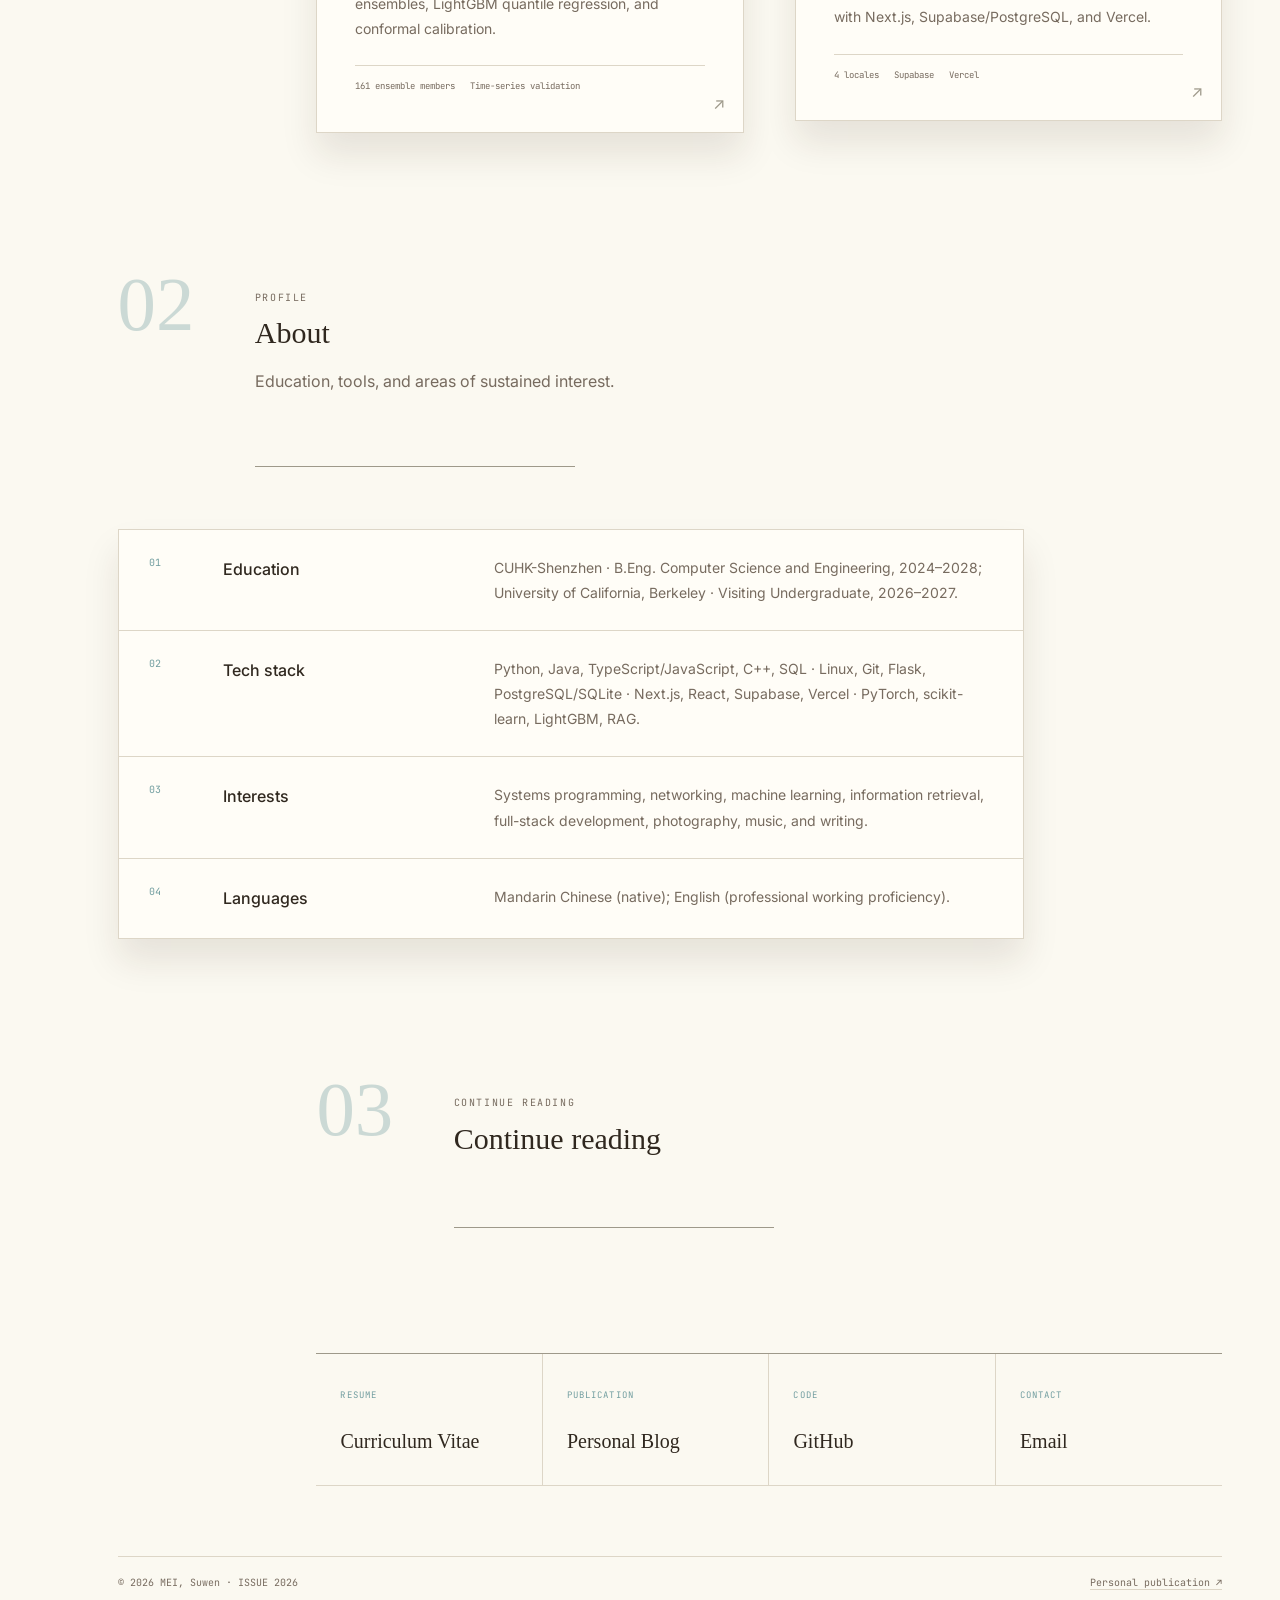
==== commit 99168ded: "Unify Pages with blog editorial design" ====
--- a/index.html
+++ b/index.html
@@ -6,431 +6,182 @@
   <title>MEI, Suwen — CS Student & Developer</title>
   <meta name="description" content="Personal homepage of MEI, Suwen (梅苏文). Computer Science student at CUHK-Shenzhen.">
   <meta property="og:title" content="MEI, Suwen — CS Student & Developer">
-  <meta property="og:description" content="Computer Science student at CUHK-Shenzhen. Full-stack development, systems programming, and open source.">
+  <meta property="og:description" content="Computer Science, systems, networking, machine learning, and full-stack development.">
   <meta property="og:type" content="website">
   <meta property="og:url" content="https://suwen02.github.io">
   <meta property="og:image" content="https://avatars.githubusercontent.com/u/179256519?v=4">
-  <link rel="icon" href="data:image/svg+xml,<svg xmlns='http://www.w3.org/2000/svg' viewBox='0 0 28 28'><rect width='28' height='28' rx='6' fill='%2314b8a6'/><text x='14' y='20' text-anchor='middle' font-size='16' font-weight='bold' fill='white' font-family='monospace'>S</text></svg>">
-  <link rel="preconnect" href="https://fonts.googleapis.com">
-  <link rel="preconnect" href="https://fonts.gstatic.com" crossorigin>
-  <link href="https://fonts.googleapis.com/css2?family=Inter:wght@400;500;600;700&family=JetBrains+Mono:wght@400;500&display=swap" rel="stylesheet">
-  <style>
-    *, *::before, *::after { margin: 0; padding: 0; box-sizing: border-box; }
-
-    :root {
-      --bg: #0a0a0a;
-      --surface: #141414;
-      --border: #222;
-      --text: #ededed;
-      --muted: #888;
-      --accent: #14b8a6;
-      --accent-dim: #0d9488;
-      --font-body: 'Inter', system-ui, -apple-system, sans-serif;
-      --font-mono: 'JetBrains Mono', 'Fira Code', monospace;
-    }
-
-    html { scroll-behavior: smooth; }
-
-    body {
-      background: var(--bg);
-      color: var(--text);
-      font-family: var(--font-body);
-      line-height: 1.6;
-      min-height: 100vh;
-      -webkit-font-smoothing: antialiased;
-    }
-
-    a { color: var(--accent); text-decoration: none; transition: opacity 0.15s; }
-    a:hover { opacity: 0.8; }
-
-    .container { max-width: 720px; margin: 0 auto; padding: 0 24px; }
-
-    /* Language switcher */
-    .lang-switch {
-      position: fixed;
-      top: 20px;
-      right: 20px;
-      z-index: 50;
-    }
-
-    .lang-btn {
-      background: var(--surface);
-      border: 1px solid var(--border);
-      color: var(--muted);
-      font-family: var(--font-mono);
-      font-size: 0.75rem;
-      padding: 5px 12px;
-      border-radius: 6px;
-      cursor: pointer;
-      transition: border-color 0.15s, color 0.15s;
-    }
-
-    .lang-btn:hover { border-color: var(--accent); color: var(--accent); }
-
-    /* i18n: hide inactive language */
-    [data-lang-en] { display: none; }
-    [data-lang-zh] { display: revert; }
-    html[lang="en"] [data-lang-zh] { display: none; }
-    html[lang="en"] [data-lang-en] { display: revert; }
-
-    /* Header */
-    header { padding: 80px 0 40px; }
-
-    .profile { display: flex; align-items: flex-start; gap: 24px; }
-
-    .avatar {
-      width: 96px; height: 96px;
-      border-radius: 50%;
-      border: 2px solid var(--border);
-      object-fit: cover;
-      flex-shrink: 0;
-    }
-
-    .intro h1 {
-      font-size: 1.75rem;
-      font-weight: 700;
-      letter-spacing: -0.02em;
-      line-height: 1.2;
-    }
-
-    .intro h1 span {
-      display: block;
-      font-size: 1rem;
-      font-weight: 400;
-      color: var(--muted);
-      margin-top: 2px;
-    }
-
-    .tagline {
-      font-family: var(--font-mono);
-      font-size: 0.8125rem;
-      color: var(--accent);
-      margin-top: 8px;
-    }
-
-    .bio {
-      color: var(--muted);
-      font-size: 0.9375rem;
-      margin-top: 16px;
-      max-width: 520px;
-    }
-
-    /* Links row */
-    .links {
-      display: flex;
-      flex-wrap: wrap;
-      gap: 12px;
-      margin-top: 20px;
-    }
-
-    .link-btn {
-      display: inline-flex;
-      align-items: center;
-      gap: 6px;
-      padding: 6px 14px;
-      border: 1px solid var(--border);
-      border-radius: 6px;
-      font-size: 0.8125rem;
-      font-family: var(--font-mono);
-      color: var(--text);
-      transition: border-color 0.15s, color 0.15s;
-    }
-
-    .link-btn:hover { border-color: var(--accent); color: var(--accent); opacity: 1; }
-    .link-btn svg { width: 14px; height: 14px; }
-
-    /* Sections */
-    section {
-      padding: 48px 0;
-      border-top: 1px solid var(--border);
-    }
-
-    section h2 {
-      font-family: var(--font-mono);
-      font-size: 0.8125rem;
-      font-weight: 500;
-      color: var(--accent);
-      text-transform: uppercase;
-      letter-spacing: 0.1em;
-      margin-bottom: 24px;
-    }
-
-    /* Project cards */
-    .projects { display: flex; flex-direction: column; gap: 16px; }
-
-    .project-card {
-      display: block;
-      padding: 20px;
-      border: 1px solid var(--border);
-      border-radius: 10px;
-      background: var(--surface);
-      transition: border-color 0.2s, transform 0.2s;
-    }
-
-    .project-card:hover { border-color: var(--accent-dim); transform: translateY(-2px); opacity: 1; }
-
-    .project-header { display: flex; align-items: center; gap: 8px; margin-bottom: 8px; }
-    .project-header svg { color: var(--muted); width: 16px; height: 16px; flex-shrink: 0; }
-
-    .project-name {
-      font-family: var(--font-mono);
-      font-size: 0.875rem;
-      font-weight: 600;
-      color: var(--accent);
-    }
-
-    .project-desc {
-      font-size: 0.8125rem;
-      color: var(--muted);
-      line-height: 1.5;
-      margin-bottom: 12px;
-    }
-
-    .project-meta {
-      display: flex;
-      align-items: center;
-      gap: 16px;
-      font-size: 0.75rem;
-      color: var(--muted);
-    }
-
-    .project-meta span { display: inline-flex; align-items: center; gap: 4px; }
-    .lang-dot { width: 8px; height: 8px; border-radius: 50%; display: inline-block; }
-    .star-icon { width: 12px; height: 12px; }
-
-    /* About section */
-    .about-grid {
-      display: grid;
-      grid-template-columns: 1fr 1fr;
-      gap: 16px;
-    }
-
-    .about-card {
-      padding: 16px;
-      border: 1px solid var(--border);
-      border-radius: 8px;
-      background: var(--surface);
-    }
-
-    .about-card h3 {
-      font-family: var(--font-mono);
-      font-size: 0.75rem;
-      color: var(--accent);
-      margin-bottom: 6px;
-      text-transform: uppercase;
-      letter-spacing: 0.05em;
-    }
-
-    .about-card p, .about-card ul {
-      font-size: 0.8125rem;
-      color: var(--muted);
-      line-height: 1.6;
-    }
-
-    .about-card ul { list-style: none; }
-    .about-card ul li::before { content: "→ "; color: var(--accent-dim); }
-
-    /* Footer */
-    footer {
-      padding: 32px 0;
-      border-top: 1px solid var(--border);
-      text-align: center;
-      font-family: var(--font-mono);
-      font-size: 0.75rem;
-      color: var(--muted);
-    }
-
-    /* Mobile */
-    @media (max-width: 600px) {
-      header { padding: 48px 0 32px; }
-      .profile { flex-direction: column; align-items: center; text-align: center; }
-      .avatar { width: 80px; height: 80px; }
-      .bio { max-width: 100%; }
-      .links { justify-content: center; }
-      .about-grid { grid-template-columns: 1fr; }
-      .lang-switch { top: 12px; right: 12px; }
-    }
-  </style>
+  <link rel="icon" href="data:image/svg+xml,<svg xmlns='http://www.w3.org/2000/svg' viewBox='0 0 28 28'><rect width='28' height='28' rx='4' fill='%23acd0d1'/><text x='14' y='20' text-anchor='middle' font-size='16' fill='%2330281f' font-family='serif'>S</text></svg>">
+  <link rel="stylesheet" href="/assets/editorial.css">
 </head>
 <body>
-  <!-- Language switcher -->
-  <div class="lang-switch">
-    <button class="lang-btn" onclick="toggleLang()" id="langBtn">EN</button>
-  </div>
+  <aside class="editorial-rail" aria-label="Site identity">
+    <a class="editorial-rail__brand" href="/" aria-label="Suwen home">S</a>
+    <span class="editorial-rail__rule" aria-hidden="true"></span>
+    <span class="editorial-rail__issue">ISSUE 2026</span>
+  </aside>
 
-  <div class="container">
-    <header>
-      <div class="profile">
-        <img src="https://avatars.githubusercontent.com/u/179256519?v=4" alt="MEI, Suwen" class="avatar">
-        <div class="intro">
-          <h1>
-            MEI, Suwen
-            <span>梅苏文</span>
-          </h1>
-          <p class="tagline" data-lang-zh>香港中文大学（深圳）· 计算机科学与技术 · 大二</p>
-          <p class="tagline" data-lang-en>CS @ CUHK-Shenzhen · Year 2</p>
+  <header class="mobile-header">
+    <a class="mobile-header__brand" href="/">Suwen.</a>
+    <nav class="mobile-header__links" aria-label="Mobile navigation">
+      <a href="/resume/">CV</a>
+      <a data-blog-link href="https://suwen-blog.vercel.app/zh">BLOG</a>
+      <button type="button" data-lang-toggle onclick="toggleLang()">EN</button>
+    </nav>
+  </header>
 
-          <p class="bio" data-lang-zh>
-            热爱技术的计算机科学学生，对全栈开发、系统编程和网络工程充满热情。我通过动手构建来理解事物的运作方式。
-          </p>
-          <p class="bio" data-lang-en>
-            Computer science student interested in full-stack development, systems programming, and network engineering. I build things to understand how they work.
-          </p>
+  <nav class="top-utility" aria-label="Primary navigation">
+    <a class="utility-link" href="/resume/"><small>document</small><span data-lang-zh>简历</span><span data-lang-en>Resume</span></a>
+    <a class="utility-link" data-blog-link href="https://suwen-blog.vercel.app/zh" target="_blank" rel="noopener"><small>publication</small>Blog ↗</a>
+    <button class="utility-control" type="button" data-lang-toggle onclick="toggleLang()"><small>language</small>EN</button>
+  </nav>
 
-          <div class="links">
-            <a href="https://github.com/suwen02" target="_blank" rel="noopener" class="link-btn">
-              <svg viewBox="0 0 24 24" fill="none" stroke="currentColor" stroke-width="2" stroke-linecap="round" stroke-linejoin="round"><path d="M15 22v-4a4.8 4.8 0 0 0-1-3.5c3 0 6-2 6-5.5.08-1.25-.27-2.48-1-3.5.28-1.15.28-2.35 0-3.5 0 0-1 0-3 1.5-2.64-.5-5.36-.5-8 0C6 2 5 2 5 2c-.3 1.15-.3 2.35 0 3.5A5.403 5.403 0 0 0 4 9c0 3.5 3 5.5 6 5.5-.39.49-.68 1.05-.85 1.65-.17.6-.22 1.23-.15 1.85v4"/><path d="M9 18c-4.51 2-5-2-7-2"/></svg>
-              GitHub
-            </a>
-            <a href="https://suwen-blog.vercel.app" target="_blank" rel="noopener" class="link-btn">
-              <svg viewBox="0 0 24 24" fill="none" stroke="currentColor" stroke-width="2" stroke-linecap="round" stroke-linejoin="round"><path d="M12 20h9"/><path d="M16.376 3.622a1 1 0 0 1 3.002 3.002L7.368 18.635a2 2 0 0 1-.855.506l-2.872.838a.5.5 0 0 1-.62-.62l.838-2.872a2 2 0 0 1 .506-.854z"/></svg>
-              <span data-lang-zh>博客（需从海外访问）</span><span data-lang-en>Blog</span>
-            </a>
-            <a href="/resume/" class="link-btn">
-              <svg viewBox="0 0 24 24" fill="none" stroke="currentColor" stroke-width="2" stroke-linecap="round" stroke-linejoin="round"><path d="M14 2H6a2 2 0 0 0-2 2v16a2 2 0 0 0 2 2h12a2 2 0 0 0 2-2V8z"/><path d="M14 2v6h6"/><path d="M8 13h8"/><path d="M8 17h5"/></svg>
-              <span data-lang-zh>简历</span><span data-lang-en>Resume</span>
-            </a>
-            <a href="mailto:mei.suwen02@gmail.com" class="link-btn">
-              <svg viewBox="0 0 24 24" fill="none" stroke="currentColor" stroke-width="2" stroke-linecap="round" stroke-linejoin="round"><rect width="20" height="16" x="2" y="4" rx="2"/><path d="m22 7-8.97 5.7a1.94 1.94 0 0 1-2.06 0L2 7"/></svg>
-              <span data-lang-zh>邮箱</span><span data-lang-en>Email</span>
-            </a>
+  <main class="editorial-main">
+    <div class="publication-canvas">
+      <p class="publication-canvas__issue">ISSUE 2026 / SUWEN</p>
+
+      <section class="paper-spread" aria-labelledby="home-title">
+        <div class="paper-spread__page paper-spread__page--left">
+          <div class="hero-left">
+            <p class="hero-issue">ISSUE 2026 / SUWEN</p>
+            <h1 id="home-title" class="editorial-serif">Suwen.</h1>
+            <p class="hero-identity" data-lang-zh>计算机科学学生，研究者、系统构建者与个人创作者。</p>
+            <p class="hero-identity" data-lang-en>Computer science student, researcher, systems builder, and personal creator.</p>
           </div>
         </div>
-      </div>
-    </header>
+        <div class="paper-spread__gutter" aria-hidden="true"></div>
+        <div class="paper-spread__page paper-spread__page--right">
+          <div class="hero-right">
+            <p class="publication-kicker">RESEARCH · SYSTEMS · WEB</p>
+            <h2 class="editorial-serif" data-lang-zh>从网络协议与系统工程，到机器学习和全栈产品。</h2>
+            <h2 class="editorial-serif" data-lang-en>From network protocols and systems engineering to machine learning and full-stack products.</h2>
+            <p data-lang-zh>香港中文大学（深圳）计算机科学与工程本科生。通过构建、测试和部署来理解系统如何工作，也把研究与工程记录整理成持续更新的个人出版物。</p>
+            <p data-lang-en>Computer Science and Engineering undergraduate at CUHK-Shenzhen. I learn by building, testing, and deploying systems, then document the work in an evolving personal publication.</p>
+            <div class="inline-links">
+              <a href="/resume/"><span data-lang-zh>阅读简历</span><span data-lang-en>Read resume</span> →</a>
+              <a data-blog-link href="https://suwen-blog.vercel.app/zh" target="_blank" rel="noopener"><span data-lang-zh>进入个人博客</span><span data-lang-en>Open personal blog</span> ↗</a>
+              <a href="https://github.com/suwen02" target="_blank" rel="noopener">GitHub ↗</a>
+            </div>
+          </div>
+        </div>
+      </section>
 
-    <section>
-      <h2 data-lang-zh>// 项目</h2>
-      <h2 data-lang-en>// Projects</h2>
-      <div class="projects">
+      <section class="chapter chapter--right" aria-labelledby="projects-title">
+        <div class="section-title">
+          <span class="section-title__index">01</span>
+          <div>
+            <p class="publication-kicker">SELECTED WORK</p>
+            <h2 id="projects-title" class="editorial-serif" data-lang-zh>研究与工程选集</h2>
+            <h2 class="editorial-serif" data-lang-en>Selected research and engineering</h2>
+            <p data-lang-zh>保留可复核的实现、结果和源码入口。</p>
+            <p data-lang-en>Selected implementations with inspectable results and source links.</p>
+          </div>
+          <span class="section-title__rule" aria-hidden="true"></span>
+        </div>
 
-        <a href="https://github.com/suwen02/BOLA-ABR-Streaming" target="_blank" rel="noopener" class="project-card">
-          <div class="project-header">
-            <svg viewBox="0 0 24 24" fill="none" stroke="currentColor" stroke-width="2" stroke-linecap="round" stroke-linejoin="round"><path d="M15 22v-4a4.8 4.8 0 0 0-1-3.5c3 0 6-2 6-5.5.08-1.25-.27-2.48-1-3.5.28-1.15.28-2.35 0-3.5 0 0-1 0-3 1.5-2.64-.5-5.36-.5-8 0C6 2 5 2 5 2c-.3 1.15-.3 2.35 0 3.5A5.403 5.403 0 0 0 4 9c0 3.5 3 5.5 6 5.5-.39.49-.68 1.05-.85 1.65-.17.6-.22 1.23-.15 1.85v4"/><path d="M9 18c-4.51 2-5-2-7-2"/></svg>
-            <span class="project-name">BOLA-ABR-Streaming</span>
+        <div class="offset-sheet-list">
+          <a class="offset-sheet" href="https://github.com/suwen02/BOLA-ABR-Streaming" target="_blank" rel="noopener">
+            <div class="offset-sheet__top"><span>01 · ADAPTIVE STREAMING</span><span>PYTHON</span></div>
+            <h3 class="editorial-serif">BOLA-ABR-Streaming</h3>
+            <p data-lang-zh>基于 BOLA 的自适应码率视频流实现，包含完整模拟器与评分器。</p>
+            <p data-lang-en>Adaptive bitrate video streaming with BOLA, including a complete simulator and grader.</p>
+            <div class="offset-sheet__meta"><span>Buffer occupancy</span><span>Lyapunov optimization</span></div>
+            <span class="offset-sheet__arrow">↗</span>
+          </a>
+
+          <a class="offset-sheet" href="https://github.com/suwen02/Lightweight-Local-DNS-Server" target="_blank" rel="noopener">
+            <div class="offset-sheet__top"><span>02 · NETWORK PROTOCOL</span><span>PYTHON</span></div>
+            <h3 class="editorial-serif">Lightweight Local DNS Server</h3>
+            <p data-lang-zh>支持递归解析与转发模式、本地缓存、CNAME 处理和路径追踪。</p>
+            <p data-lang-en>Recursive and forwarding DNS server with caching, CNAME handling, and resolution-path tracing.</p>
+            <div class="offset-sheet__meta"><span>DNS</span><span>Socket programming</span></div>
+            <span class="offset-sheet__arrow">↗</span>
+          </a>
+
+          <a class="offset-sheet" href="https://github.com/suwen02/shanghai-weather-forecast" target="_blank" rel="noopener">
+            <div class="offset-sheet__top"><span>03 · MACHINE LEARNING</span><span>PYTHON</span></div>
+            <h3 class="editorial-serif">Shanghai Probabilistic Weather Forecasting</h3>
+            <p data-lang-zh>多模式集合预报、LightGBM 分位数回归与 conformal calibration 的概率天气预测流水线。</p>
+            <p data-lang-en>Probabilistic forecasting pipeline using multi-model ensembles, LightGBM quantile regression, and conformal calibration.</p>
+            <div class="offset-sheet__meta"><span>161 ensemble members</span><span>Time-series validation</span></div>
+            <span class="offset-sheet__arrow">↗</span>
+          </a>
+
+          <a class="offset-sheet" data-blog-link href="https://suwen-blog.vercel.app/zh" target="_blank" rel="noopener">
+            <div class="offset-sheet__top"><span>04 · PRODUCTION SYSTEM</span><span>NEXT.JS</span></div>
+            <h3 class="editorial-serif">Multilingual Technical Platform</h3>
+            <p data-lang-zh>基于 Next.js、Supabase/PostgreSQL 与 Vercel 的多语言技术博客和作品系统。</p>
+            <p data-lang-en>Multilingual technical publication and portfolio built with Next.js, Supabase/PostgreSQL, and Vercel.</p>
+            <div class="offset-sheet__meta"><span>4 locales</span><span>Supabase</span><span>Vercel</span></div>
+            <span class="offset-sheet__arrow">↗</span>
+          </a>
+        </div>
+      </section>
+
+      <section class="chapter chapter--left" aria-labelledby="about-title">
+        <div class="section-title">
+          <span class="section-title__index">02</span>
+          <div>
+            <p class="publication-kicker">PROFILE</p>
+            <h2 id="about-title" class="editorial-serif" data-lang-zh>关于</h2>
+            <h2 class="editorial-serif" data-lang-en>About</h2>
+            <p data-lang-zh>学习背景、工具与长期关注方向。</p>
+            <p data-lang-en>Education, tools, and areas of sustained interest.</p>
           </div>
-          <p class="project-desc" data-lang-zh>
-            基于 BOLA（缓冲区占用率 Lyapunov 算法）的自适应码率视频流实现，包含完整的模拟器和评分器。ECE4016 课程项目 2。
-          </p>
-          <p class="project-desc" data-lang-en>
-            Implementation of BOLA (Buffer Occupancy based Lyapunov Algorithm) for adaptive bitrate video streaming, with full simulator and grader. ECE4016 Project 2.
-          </p>
-          <div class="project-meta">
-            <span><span class="lang-dot" style="background:#3572A5"></span> Python</span>
-            <span><svg class="star-icon" viewBox="0 0 24 24" fill="none" stroke="currentColor" stroke-width="2"><polygon points="12 2 15.09 8.26 22 9.27 17 14.14 18.18 21.02 12 17.77 5.82 21.02 7 14.14 2 9.27 8.91 8.26 12 2"/></svg> 1</span>
+          <span class="section-title__rule" aria-hidden="true"></span>
+        </div>
+
+        <div class="info-sheet">
+          <div class="info-row">
+            <span class="info-row__index">01</span>
+            <h3 data-lang-zh>教育</h3><h3 data-lang-en>Education</h3>
+            <p data-lang-zh>香港中文大学（深圳） · 计算机科学与工程，本科 2024–2028；University of California, Berkeley · Visiting Undergraduate, 2026–2027。</p>
+            <p data-lang-en>CUHK-Shenzhen · B.Eng. Computer Science and Engineering, 2024–2028; University of California, Berkeley · Visiting Undergraduate, 2026–2027.</p>
           </div>
-        </a>
+          <div class="info-row">
+            <span class="info-row__index">02</span>
+            <h3 data-lang-zh>技术栈</h3><h3 data-lang-en>Tech stack</h3>
+            <p>Python, Java, TypeScript/JavaScript, C++, SQL · Linux, Git, Flask, PostgreSQL/SQLite · Next.js, React, Supabase, Vercel · PyTorch, scikit-learn, LightGBM, RAG.</p>
+          </div>
+          <div class="info-row">
+            <span class="info-row__index">03</span>
+            <h3 data-lang-zh>兴趣方向</h3><h3 data-lang-en>Interests</h3>
+            <p data-lang-zh>系统编程、网络工程、机器学习、信息检索、全栈开发，以及摄影、音乐和写作。</p>
+            <p data-lang-en>Systems programming, networking, machine learning, information retrieval, full-stack development, photography, music, and writing.</p>
+          </div>
+          <div class="info-row">
+            <span class="info-row__index">04</span>
+            <h3 data-lang-zh>语言</h3><h3 data-lang-en>Languages</h3>
+            <p data-lang-zh>中文（母语）；英语（专业工作能力）。</p>
+            <p data-lang-en>Mandarin Chinese (native); English (professional working proficiency).</p>
+          </div>
+        </div>
+      </section>
 
-        <a href="https://github.com/suwen02/Lightweight-Local-DNS-Server" target="_blank" rel="noopener" class="project-card">
-          <div class="project-header">
-            <svg viewBox="0 0 24 24" fill="none" stroke="currentColor" stroke-width="2" stroke-linecap="round" stroke-linejoin="round"><path d="M15 22v-4a4.8 4.8 0 0 0-1-3.5c3 0 6-2 6-5.5.08-1.25-.27-2.48-1-3.5.28-1.15.28-2.35 0-3.5 0 0-1 0-3 1.5-2.64-.5-5.36-.5-8 0C6 2 5 2 5 2c-.3 1.15-.3 2.35 0 3.5A5.403 5.403 0 0 0 4 9c0 3.5 3 5.5 6 5.5-.39.49-.68 1.05-.85 1.65-.17.6-.22 1.23-.15 1.85v4"/><path d="M9 18c-4.51 2-5-2-7-2"/></svg>
-            <span class="project-name">Lightweight-Local-DNS-Server</span>
+      <section class="chapter chapter--right" aria-labelledby="links-title">
+        <div class="section-title">
+          <span class="section-title__index">03</span>
+          <div>
+            <p class="publication-kicker">CONTINUE READING</p>
+            <h2 id="links-title" class="editorial-serif" data-lang-zh>继续翻阅</h2>
+            <h2 class="editorial-serif" data-lang-en>Continue reading</h2>
           </div>
-          <p class="project-desc" data-lang-zh>
-            Python 3 实现的本地 DNS 服务器，支持递归解析（Root→TLD→权威服务器）和转发模式，包含 CNAME 处理、本地缓存和路径追踪。
-          </p>
-          <p class="project-desc" data-lang-en>
-            Local DNS server in Python 3 supporting recursive resolution (Root→TLD→Authoritative) and forwarding mode, with CNAME handling, local caching, and path tracking.
-          </p>
-          <div class="project-meta">
-            <span><span class="lang-dot" style="background:#3572A5"></span> Python</span>
-            <span><svg class="star-icon" viewBox="0 0 24 24" fill="none" stroke="currentColor" stroke-width="2"><polygon points="12 2 15.09 8.26 22 9.27 17 14.14 18.18 21.02 12 17.77 5.82 21.02 7 14.14 2 9.27 8.91 8.26 12 2"/></svg> 1</span>
-          </div>
-        </a>
+          <span class="section-title__rule" aria-hidden="true"></span>
+        </div>
+        <div class="contact-strip">
+          <a href="/resume/"><span>Resume</span><strong>Curriculum Vitae</strong></a>
+          <a data-blog-link href="https://suwen-blog.vercel.app/zh" target="_blank" rel="noopener"><span>Publication</span><strong>Personal Blog</strong></a>
+          <a href="https://github.com/suwen02" target="_blank" rel="noopener"><span>Code</span><strong>GitHub</strong></a>
+          <a href="mailto:mei.suwen02@gmail.com"><span>Contact</span><strong>Email</strong></a>
+        </div>
+      </section>
 
-        <a href="https://github.com/suwen02/shanghai-weather-forecast" target="_blank" rel="noopener" class="project-card">
-          <div class="project-header">
-            <svg viewBox="0 0 24 24" fill="none" stroke="currentColor" stroke-width="2" stroke-linecap="round" stroke-linejoin="round"><path d="M15 22v-4a4.8 4.8 0 0 0-1-3.5c3 0 6-2 6-5.5.08-1.25-.27-2.48-1-3.5.28-1.15.28-2.35 0-3.5 0 0-1 0-3 1.5-2.64-.5-5.36-.5-8 0C6 2 5 2 5 2c-.3 1.15-.3 2.35 0 3.5A5.403 5.403 0 0 0 4 9c0 3.5 3 5.5 6 5.5-.39.49-.68 1.05-.85 1.65-.17.6-.22 1.23-.15 1.85v4"/><path d="M9 18c-4.51 2-5-2-7-2"/></svg>
-            <span class="project-name">shanghai-weather-forecast</span>
-          </div>
-          <p class="project-desc" data-lang-zh>
-            上海天气机器学习预测：多模型数据采集 + 分位数回归 + 堆叠集成，用于温度和降水概率分布预测。
-          </p>
-          <p class="project-desc" data-lang-en>
-            Shanghai weather ML prediction: multi-model data collection + quantile regression + stacking ensemble for temperature and precipitation probability distribution.
-          </p>
-          <div class="project-meta">
-            <span><span class="lang-dot" style="background:#3572A5"></span> Python</span>
-          </div>
-        </a>
+      <footer class="site-footer">
+        <span>© 2026 MEI, Suwen · ISSUE 2026</span>
+        <span><a data-blog-link href="https://suwen-blog.vercel.app/zh">Personal publication ↗</a></span>
+      </footer>
+    </div>
+  </main>
 
-      </div>
-    </section>
-
-    <section>
-      <h2 data-lang-zh>// 关于</h2>
-      <h2 data-lang-en>// About</h2>
-      <div class="about-grid">
-        <div class="about-card">
-          <h3 data-lang-zh>教育</h3>
-          <h3 data-lang-en>Education</h3>
-          <p data-lang-zh>香港中文大学（深圳）<br>工学学士 · 计算机科学与技术<br>2024 – 2028（预计）</p>
-          <p data-lang-en>CUHK-Shenzhen<br>B.Eng. Computer Science<br>2024 – 2028 (expected)</p>
-        </div>
-        <div class="about-card">
-          <h3 data-lang-zh>兴趣方向</h3>
-          <h3 data-lang-en>Interests</h3>
-          <ul data-lang-zh>
-            <li>全栈开发</li>
-            <li>系统编程</li>
-            <li>网络工程</li>
-            <li>机器学习</li>
-          </ul>
-          <ul data-lang-en>
-            <li>Full-stack Development</li>
-            <li>Systems Programming</li>
-            <li>Network Engineering</li>
-            <li>Machine Learning</li>
-          </ul>
-        </div>
-        <div class="about-card">
-          <h3 data-lang-zh>技术栈</h3>
-          <h3 data-lang-en>Tech Stack</h3>
-          <ul>
-            <li>Python, Java, C/C++, TypeScript</li>
-            <li>Next.js, React, Tailwind CSS</li>
-            <li>Supabase, PostgreSQL</li>
-            <li>Git, Linux, Wireshark</li>
-          </ul>
-        </div>
-        <div class="about-card">
-          <h3 data-lang-zh>语言</h3>
-          <h3 data-lang-en>Languages</h3>
-          <ul data-lang-zh>
-            <li>中文（母语）</li>
-            <li>英语（流利）</li>
-          </ul>
-          <ul data-lang-en>
-            <li>Chinese (Native)</li>
-            <li>English (Fluent)</li>
-          </ul>
-        </div>
-      </div>
-    </section>
-
-    <footer>
-      <p>© 2026 MEI, Suwen · <a href="https://github.com/suwen02">GitHub</a> · <a href="https://suwen-blog.vercel.app"><span data-lang-zh>博客（需从海外访问）</span><span data-lang-en>Blog</span></a></p>
-    </footer>
-  </div>
-
-  <script>
-    function setLang(lang) {
-      document.documentElement.lang = lang;
-      document.getElementById('langBtn').textContent = lang === 'zh' ? 'EN' : '中';
-      localStorage.setItem('lang', lang);
-    }
-
-    function toggleLang() {
-      setLang(document.documentElement.lang === 'zh' ? 'en' : 'zh');
-    }
-
-    // Init: check saved preference, then browser language
-    (function() {
-      const saved = localStorage.getItem('lang');
-      if (saved) { setLang(saved); return; }
-      const browserLang = navigator.language || navigator.languages?.[0] || 'zh';
-      setLang(browserLang.startsWith('zh') ? 'zh' : 'en');
-    })();
-  </script>
+  <script src="/assets/site.js"></script>
 </body>
 </html>
--- a/assets/editorial.css
+++ b/assets/editorial.css
@@ -0,0 +1,430 @@
+@import url('https://fonts.googleapis.com/css2?family=Inter:wght@400;500;600&family=JetBrains+Mono:wght@400;500&display=swap');
+
+*, *::before, *::after { box-sizing: border-box; }
+
+:root {
+  --paper: #fbf9f1;
+  --paper-bright: #fffdf7;
+  --paper-muted: #f2eee3;
+  --ink: #4a3c2e;
+  --ink-strong: #30281f;
+  --ink-soft: #776b5f;
+  --rule: #9e998a;
+  --rule-soft: #ddd6c7;
+  --yoru-cyan: #acd0d1;
+  --yoru-cyan-deep: #729ea0;
+  --ruri: #766fa8;
+  --publication-wide: 1280px;
+  --font-editorial-latin: "Iowan Old Style", Baskerville, Georgia, "Times New Roman", serif;
+  --font-editorial-cjk: "Songti SC", "STSong", "Yu Mincho", "Hiragino Mincho ProN", Georgia, serif;
+  --font-ui: "Inter", -apple-system, BlinkMacSystemFont, "Segoe UI", "PingFang SC", sans-serif;
+  --font-mono: "JetBrains Mono", ui-monospace, SFMono-Regular, Menlo, monospace;
+  --shadow: 0 22px 34px rgba(48, 31, 16, .10);
+  --shadow-hover: 0 26px 40px rgba(48, 31, 16, .15);
+}
+
+html { scroll-behavior: smooth; }
+body {
+  margin: 0;
+  min-height: 100vh;
+  background: var(--paper);
+  color: var(--ink);
+  font-family: var(--font-ui);
+  font-size: 16px;
+  line-height: 1.8;
+  -webkit-font-smoothing: antialiased;
+}
+a { color: inherit; }
+button, input, textarea { font: inherit; }
+::selection { background: var(--yoru-cyan); color: var(--ink-strong); }
+
+[data-lang-en] { display: none; }
+html[lang="en"] [data-lang-en] { display: revert; }
+html[lang="en"] [data-lang-zh] { display: none; }
+
+.editorial-serif { font-family: var(--font-editorial-latin); }
+html[lang="zh"] .editorial-serif { font-family: var(--font-editorial-cjk); }
+
+.editorial-rail {
+  position: fixed;
+  inset: 0 auto 0 0;
+  z-index: 20;
+  width: 60px;
+  height: 100vh;
+  background: var(--yoru-cyan);
+  border-right: 1px solid rgba(48, 40, 31, .18);
+  display: flex;
+  flex-direction: column;
+  align-items: center;
+}
+.editorial-rail__brand {
+  margin-top: 28px;
+  color: var(--ink-strong);
+  font: 400 25px/1 var(--font-editorial-latin);
+  text-decoration: none;
+}
+.editorial-rail__rule { width: 1px; flex: 1; margin: 28px 0; background: rgba(48, 40, 31, .18); }
+.editorial-rail__issue {
+  margin-bottom: 28px;
+  color: rgba(48, 40, 31, .7);
+  font: 400 9px/1 var(--font-mono);
+  letter-spacing: .18em;
+  writing-mode: vertical-rl;
+}
+
+.mobile-header { display: none; }
+
+.editorial-main {
+  min-height: 100vh;
+  margin-left: 60px;
+  overflow-x: clip;
+}
+
+.top-utility {
+  position: fixed;
+  z-index: 15;
+  top: 23px;
+  right: 28px;
+  display: flex;
+  gap: 18px;
+  align-items: end;
+}
+.utility-link,
+.utility-control {
+  min-width: 88px;
+  min-height: 42px;
+  padding: 13px 10px 7px;
+  border: 0;
+  border-bottom: 1px solid var(--ink);
+  background: transparent;
+  color: var(--ink);
+  text-decoration: none;
+  font: 400 10px/1.3 var(--font-ui);
+  letter-spacing: .06em;
+  cursor: pointer;
+  text-align: left;
+}
+.utility-link small,
+.utility-control small {
+  display: block;
+  margin-bottom: 4px;
+  color: var(--ink-soft);
+  font: 400 8px/1 var(--font-mono);
+  letter-spacing: .08em;
+  text-transform: lowercase;
+}
+.utility-link:hover,
+.utility-link:focus-visible,
+.utility-control:hover,
+.utility-control:focus-visible { border-bottom-color: var(--yoru-cyan-deep); color: var(--yoru-cyan-deep); outline: 0; }
+
+.publication-canvas {
+  position: relative;
+  width: min(var(--publication-wide), calc(100% - clamp(48px, 9vw, 140px)));
+  margin-inline: auto;
+  padding: clamp(82px, 9vw, 118px) 0 clamp(86px, 11vw, 150px);
+}
+.publication-canvas__issue {
+  position: absolute;
+  top: 24px;
+  right: 0;
+  margin: 0;
+  color: var(--ink-soft);
+  font: 400 9px/1 var(--font-mono);
+  letter-spacing: .2em;
+  writing-mode: vertical-rl;
+}
+.publication-kicker {
+  margin: 0;
+  color: var(--yoru-cyan-deep);
+  font: 400 10px/1.5 var(--font-mono);
+  letter-spacing: .16em;
+  text-transform: uppercase;
+}
+
+.paper-spread {
+  position: relative;
+  display: grid;
+  grid-template-columns: minmax(0, 1fr) 1px minmax(0, 1fr);
+  width: min(1120px, 100%);
+  margin-inline: auto;
+  filter: drop-shadow(0 24px 28px rgba(48, 31, 16, .12));
+}
+.paper-spread__page {
+  position: relative;
+  min-height: 400px;
+  padding: clamp(34px, 5vw, 72px);
+  background: var(--paper-bright);
+  border: 1px solid var(--rule-soft);
+}
+.paper-spread__page--left { border-right: 0; transform: rotate(-.25deg); transform-origin: right center; }
+.paper-spread__page--right { border-left: 0; transform: rotate(.2deg); transform-origin: left center; }
+.paper-spread__gutter { position: relative; z-index: 2; background: var(--rule); box-shadow: 0 0 16px rgba(48, 31, 16, .14); }
+
+.hero-left,
+.hero-right { min-height: 100%; display: flex; flex-direction: column; }
+.hero-issue { margin: 0 0 auto; color: var(--ink-soft); font: 400 9px/1.5 var(--font-mono); letter-spacing: .2em; }
+.hero-left h1 {
+  margin: clamp(62px, 10vw, 132px) 0 0;
+  color: var(--ink-strong);
+  font-size: clamp(2.4rem, 4.8vw, 4.25rem);
+  font-weight: 400;
+  line-height: 1;
+  letter-spacing: -.045em;
+}
+.hero-identity { max-width: 360px; margin: 24px 0 0; color: var(--ink-soft); font-size: 15px; line-height: 1.9; }
+.hero-right { justify-content: center; }
+.hero-right h2 {
+  max-width: 500px;
+  margin: 12px 0 0;
+  color: var(--ink-strong);
+  font-size: clamp(1.55rem, 2.8vw, 2.15rem);
+  font-weight: 400;
+  line-height: 1.3;
+}
+.hero-right > p:not(.publication-kicker) { max-width: 520px; margin: 24px 0 0; color: var(--ink-soft); line-height: 1.9; }
+.inline-links { display: flex; flex-wrap: wrap; gap: 22px; margin-top: 32px; }
+.inline-links a {
+  color: var(--ink);
+  text-decoration: none;
+  border-bottom: 1px solid var(--rule);
+  font-size: 13px;
+}
+.inline-links a:hover,
+.inline-links a:focus-visible { color: var(--yoru-cyan-deep); border-color: var(--yoru-cyan-deep); outline: 0; }
+
+.chapter {
+  position: relative;
+  width: min(82%, 1050px);
+  margin-top: clamp(88px, 11vw, 150px);
+}
+.chapter--left { margin-right: auto; }
+.chapter--right { margin-left: auto; }
+
+.section-title {
+  display: grid;
+  grid-template-columns: 86px minmax(0, 1fr);
+  gap: clamp(20px, 4vw, 54px);
+  align-items: start;
+  margin-bottom: clamp(30px, 5vw, 62px);
+}
+.section-title__index {
+  color: rgba(114, 158, 160, .35);
+  font: 200 clamp(46px, 6vw, 82px)/.82 var(--font-editorial-latin);
+}
+.section-title h2 {
+  margin: 7px 0 0;
+  color: var(--ink-strong);
+  font-size: clamp(1.45rem, 2.5vw, 1.875rem);
+  font-weight: 400;
+  line-height: 1.25;
+}
+.section-title p { max-width: 720px; margin: 15px 0 0; color: var(--ink-soft); line-height: 1.85; }
+.section-title__rule { grid-column: 2; width: min(320px, 70%); height: 1px; margin-top: 18px; background: var(--rule); }
+
+.offset-sheet-list {
+  display: grid;
+  grid-template-columns: repeat(2, minmax(0, 1fr));
+  gap: clamp(26px, 4vw, 56px);
+  align-items: start;
+}
+.offset-sheet {
+  position: relative;
+  min-height: 210px;
+  padding: clamp(26px, 3vw, 38px);
+  background: var(--paper-bright);
+  color: var(--ink);
+  border: 1px solid var(--rule-soft);
+  box-shadow: var(--shadow);
+  text-decoration: none;
+  transition: transform .25s ease, box-shadow .25s ease;
+}
+.offset-sheet:nth-child(even) { margin-top: 46px; }
+.offset-sheet:hover,
+.offset-sheet:focus-visible { transform: translateY(-3px); box-shadow: var(--shadow-hover); outline: 0; }
+.offset-sheet__top { display: flex; justify-content: space-between; gap: 20px; color: var(--yoru-cyan-deep); font: 400 10px/1.5 var(--font-mono); letter-spacing: .08em; }
+.offset-sheet h3 { margin: 22px 0 0; color: var(--ink-strong); font-size: clamp(1.25rem, 2vw, 1.65rem); font-weight: 400; line-height: 1.28; }
+.offset-sheet p { margin: 14px 0 0; color: var(--ink-soft); font-size: 14px; line-height: 1.8; }
+.offset-sheet__meta { display: flex; flex-wrap: wrap; gap: 9px 15px; margin-top: 24px; padding-top: 14px; border-top: 1px solid var(--rule-soft); color: var(--ink-soft); font: 400 9px/1.5 var(--font-mono); }
+.offset-sheet__arrow { position: absolute; right: 18px; bottom: 14px; color: var(--rule); }
+
+.info-sheet {
+  background: var(--paper-bright);
+  border: 1px solid var(--rule-soft);
+  box-shadow: var(--shadow);
+}
+.info-row {
+  display: grid;
+  grid-template-columns: 52px minmax(140px, .5fr) minmax(0, 1fr);
+  gap: 22px;
+  padding: 25px 30px;
+  border-bottom: 1px solid var(--rule-soft);
+}
+.info-row:last-child { border-bottom: 0; }
+.info-row__index { color: var(--yoru-cyan-deep); font: 400 10px/1.6 var(--font-mono); }
+.info-row h3 { margin: 0; color: var(--ink-strong); font-size: 1rem; font-weight: 500; }
+.info-row p, .info-row ul { margin: 0; color: var(--ink-soft); font-size: 14px; line-height: 1.8; }
+.info-row ul { padding-left: 1rem; }
+.info-row li + li { margin-top: 3px; }
+
+.contact-strip {
+  display: grid;
+  grid-template-columns: repeat(4, 1fr);
+  margin-top: clamp(76px, 10vw, 125px);
+  border-top: 1px solid var(--rule);
+}
+.contact-strip a {
+  min-height: 132px;
+  padding: 24px;
+  border-right: 1px solid var(--rule-soft);
+  border-bottom: 1px solid var(--rule-soft);
+  color: var(--ink);
+  text-decoration: none;
+}
+.contact-strip a:last-child { border-right: 0; }
+.contact-strip span { color: var(--yoru-cyan-deep); font: 400 9px/1 var(--font-mono); letter-spacing: .12em; text-transform: uppercase; }
+.contact-strip strong { display: block; margin-top: 23px; color: var(--ink-strong); font: 400 1.25rem/1.25 var(--font-editorial-latin); }
+
+.site-footer {
+  display: flex;
+  justify-content: space-between;
+  gap: 22px;
+  margin-top: 70px;
+  padding-top: 18px;
+  border-top: 1px solid var(--rule-soft);
+  color: var(--ink-soft);
+  font: 400 10px/1.6 var(--font-mono);
+}
+.site-footer a { text-decoration: none; border-bottom: 1px solid var(--rule-soft); }
+
+/* Resume */
+.resume-canvas { width: min(1120px, calc(100% - clamp(48px, 9vw, 140px))); }
+.resume-heading { margin-bottom: clamp(70px, 8vw, 110px); }
+.resume-heading .paper-spread__page { min-height: 330px; }
+.resume-name { margin-top: auto !important; }
+.resume-contact { display: grid; gap: 10px; margin-top: 26px; color: var(--ink-soft); font-size: 13px; }
+.resume-contact a { text-decoration: none; border-bottom: 1px solid transparent; width: fit-content; }
+.resume-contact a:hover { color: var(--yoru-cyan-deep); border-color: var(--yoru-cyan-deep); }
+
+.resume-section { margin-top: clamp(64px, 8vw, 104px); }
+.resume-section__head {
+  display: grid;
+  grid-template-columns: 86px minmax(0, 1fr);
+  gap: 28px;
+  align-items: end;
+  margin-bottom: 30px;
+}
+.resume-section__head span { color: rgba(114, 158, 160, .38); font: 200 58px/.85 var(--font-editorial-latin); }
+.resume-section__head h2 { margin: 0; color: var(--ink-strong); font-size: 1.65rem; font-weight: 400; }
+.resume-list { border-top: 1px solid var(--rule); }
+.resume-entry {
+  display: grid;
+  grid-template-columns: 150px minmax(0, 1fr);
+  gap: clamp(24px, 4vw, 54px);
+  padding: 30px 5px 32px;
+  border-bottom: 1px solid var(--rule-soft);
+}
+.resume-entry time { color: var(--ink-soft); font: 400 10px/1.6 var(--font-mono); }
+.resume-entry h3 { margin: 0; color: var(--ink-strong); font: 400 1.15rem/1.35 var(--font-editorial-latin); }
+.resume-entry__sub { margin: 5px 0 0; color: var(--ink-soft); font-size: 13px; }
+.resume-entry ul { margin: 15px 0 0; padding-left: 1.05rem; color: var(--ink); }
+.resume-entry li { margin: 7px 0; font-size: 14px; line-height: 1.7; }
+.resume-entry li::marker { color: var(--yoru-cyan-deep); }
+.resume-entry__link { display: inline-block; margin-top: 8px; color: var(--yoru-cyan-deep); font: 400 10px/1.5 var(--font-mono); text-decoration: none; }
+.skills-grid { display: grid; grid-template-columns: repeat(2, 1fr); gap: 0; border: 1px solid var(--rule-soft); background: var(--paper-bright); box-shadow: var(--shadow); }
+.skill-cell { padding: 26px 28px; border-right: 1px solid var(--rule-soft); border-bottom: 1px solid var(--rule-soft); }
+.skill-cell:nth-child(even) { border-right: 0; }
+.skill-cell:nth-last-child(-n+2) { border-bottom: 0; }
+.skill-cell h3 { margin: 0; color: var(--yoru-cyan-deep); font: 400 10px/1.5 var(--font-mono); letter-spacing: .1em; text-transform: uppercase; }
+.skill-cell p { margin: 12px 0 0; color: var(--ink); font-size: 14px; line-height: 1.8; }
+
+@media (max-width: 900px) {
+  .editorial-rail, .top-utility { display: none; }
+  .mobile-header {
+    position: fixed;
+    inset: 0 0 auto;
+    z-index: 30;
+    height: 60px;
+    padding: 0 18px;
+    background: rgba(251, 249, 241, .97);
+    border-bottom: 1px solid var(--rule);
+    display: flex;
+    align-items: center;
+    justify-content: space-between;
+  }
+  .mobile-header__brand { color: var(--ink-strong); font: 400 18px/1 var(--font-editorial-latin); text-decoration: none; }
+  .mobile-header__links { display: flex; height: 100%; }
+  .mobile-header__links a,
+  .mobile-header__links button {
+    display: grid;
+    place-items: center;
+    min-width: 58px;
+    padding: 0 10px;
+    border: 0;
+    border-left: 1px solid var(--rule-soft);
+    background: transparent;
+    color: var(--ink);
+    text-decoration: none;
+    font: 400 9px/1 var(--font-ui);
+    letter-spacing: .08em;
+    cursor: pointer;
+  }
+  .editorial-main { margin-left: 0; padding-top: 60px; }
+  .publication-canvas, .resume-canvas { width: min(760px, calc(100% - 36px)); padding-top: 42px; }
+  .publication-canvas__issue { display: none; }
+  .paper-spread { grid-template-columns: 1fr; filter: drop-shadow(0 18px 22px rgba(48, 31, 16, .10)); }
+  .paper-spread__gutter { display: none; }
+  .paper-spread__page { min-height: auto; border: 1px solid var(--rule-soft); transform: none; }
+  .paper-spread__page--right { border-top: 0; }
+  .hero-left h1 { margin-top: 48px; }
+  .chapter { width: 100%; }
+  .offset-sheet-list { grid-template-columns: 1fr; }
+  .offset-sheet:nth-child(even) { margin-top: 0; }
+  .contact-strip { grid-template-columns: repeat(2, 1fr); }
+  .contact-strip a:nth-child(2) { border-right: 0; }
+  .info-row { grid-template-columns: 42px minmax(120px, .5fr) minmax(0, 1fr); }
+}
+
+@media (max-width: 620px) {
+  body { font-size: 15px; }
+  .mobile-header { padding: 0 14px; }
+  .publication-canvas, .resume-canvas { width: calc(100% - 32px); padding-bottom: 80px; }
+  .paper-spread__page { padding: 28px 24px; }
+  .hero-left h1 { margin-top: 34px; font-size: 2.55rem; }
+  .hero-identity { margin-top: 16px; }
+  .hero-right h2 { font-size: 1.45rem; }
+  .hero-right > p:not(.publication-kicker) { margin-top: 16px; }
+  .inline-links { gap: 15px; margin-top: 24px; }
+  .section-title { grid-template-columns: 58px minmax(0, 1fr); gap: 18px; }
+  .section-title__index { font-size: 56px; }
+  .offset-sheet { min-height: 0; padding: 25px 23px; }
+  .info-row { grid-template-columns: 34px 1fr; gap: 10px 14px; padding: 22px 20px; }
+  .info-row > p, .info-row > ul { grid-column: 2; }
+  .contact-strip { grid-template-columns: 1fr; }
+  .contact-strip a { min-height: 104px; border-right: 0; }
+  .site-footer { flex-direction: column; }
+  .resume-heading { margin-bottom: 60px; }
+  .resume-section__head { grid-template-columns: 58px 1fr; gap: 16px; }
+  .resume-section__head span { font-size: 50px; }
+  .resume-entry { grid-template-columns: 1fr; gap: 8px; padding: 25px 3px 28px; }
+  .skills-grid { grid-template-columns: 1fr; }
+  .skill-cell, .skill-cell:nth-child(even), .skill-cell:nth-last-child(-n+2) { border-right: 0; border-bottom: 1px solid var(--rule-soft); }
+  .skill-cell:last-child { border-bottom: 0; }
+}
+
+@media print {
+  body { background: #fff; color: #111; font-size: 10.5pt; }
+  .editorial-rail, .mobile-header, .top-utility, .site-footer { display: none !important; }
+  .editorial-main { margin: 0; padding: 0; }
+  .resume-canvas { width: 100%; padding: 0; }
+  .resume-heading { margin-bottom: 28px; }
+  .paper-spread { display: block; filter: none; }
+  .paper-spread__page { min-height: 0; padding: 0; border: 0; transform: none; background: #fff; }
+  .paper-spread__page--right { margin-top: 14px; }
+  .resume-section { margin-top: 26px; break-inside: auto; }
+  .resume-section__head { margin-bottom: 12px; }
+  .resume-section__head span { font-size: 30px; }
+  .resume-entry { break-inside: avoid; padding: 13px 0 14px; }
+  .skills-grid { box-shadow: none; }
+  a { color: inherit !important; }
+}
